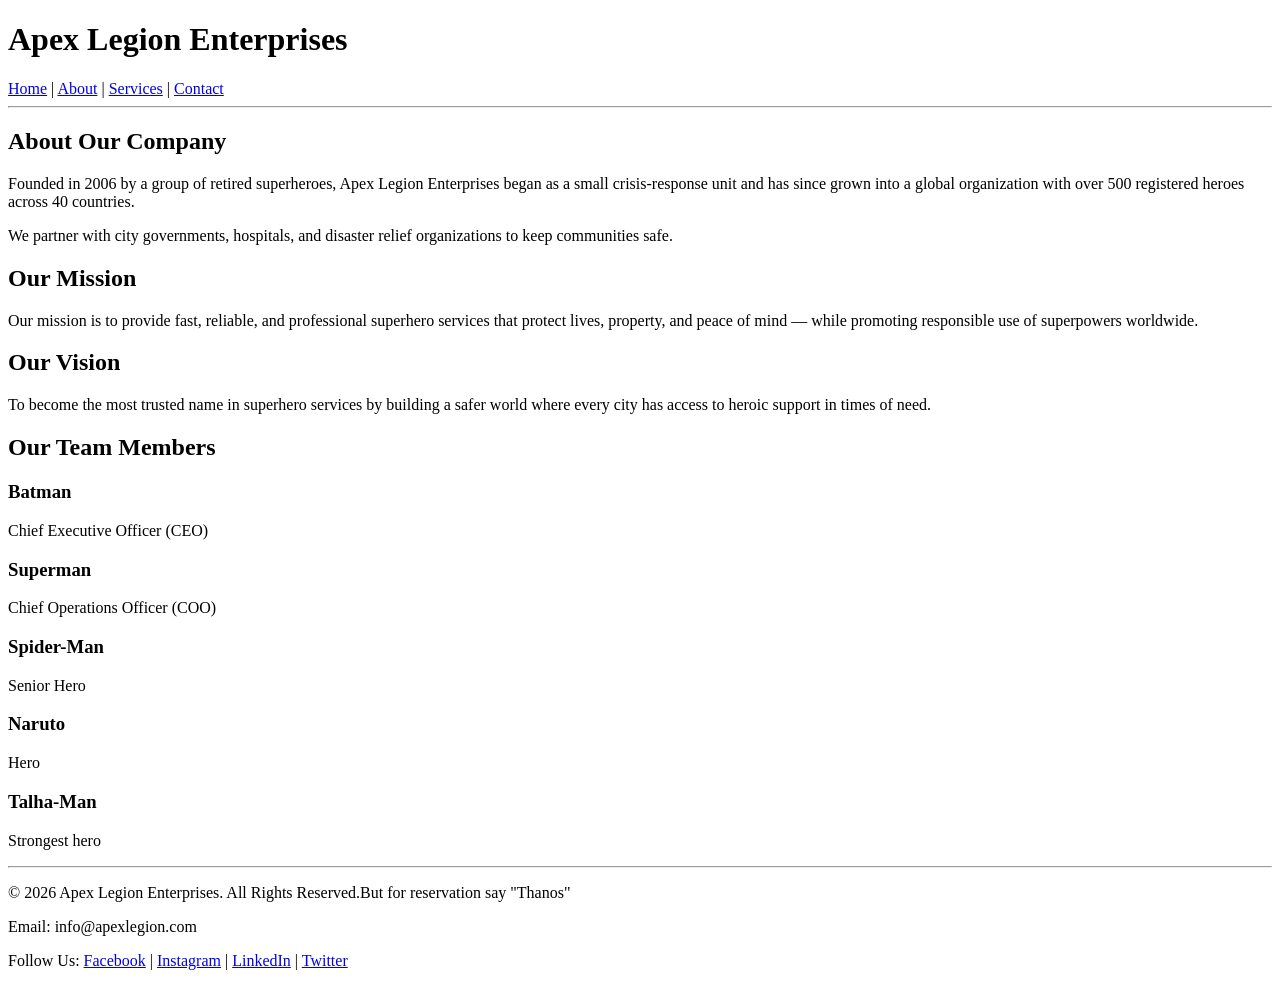
==== about.html @ bfd605f2 "Initial commit of Multi-page-websete" ====
<!DOCTYPE html>
<html lang="en">
<head>
    <meta charset="UTF-8">
    <meta name="viewport" content="width=device-width, initial-scale=1.0">
    <title>Apex Legion Enterprises - About</title>
</head>
<body>

    <header>
        <h1>Apex Legion Enterprises</h1>

        <nav>
            <a href="index.html">Home</a> |
            <a href="about.html">About</a> |
            <a href="services.html">Services</a> |
            <a href="contact.html">Contact</a>
        </nav>

        <hr>
    </header>

    <main>

        <section>
            <h2>About Our Company</h2>

            <article>
                <p>
                   Founded in 2006 by a group of retired superheroes, Apex Legion Enterprises began as a small crisis-response unit and has since grown into a global organization with over 500 registered heroes across 40 countries.
                </p>

                <p>
                    We partner with city governments, hospitals, and disaster relief organizations to keep communities safe.
                </p>
            </article>
        </section>

        <section>
            <h2>Our Mission</h2>

            <article>
                <p>
                  Our mission is to provide fast, reliable, and professional superhero services that protect lives, property, and peace of mind — while promoting responsible use of superpowers worldwide.
                </p>
            </article>
        </section>

        <section>
            <h2>Our Vision</h2>

            <article>
                <p>
                   To become the most trusted name in superhero services by building a safer world where every city has access to heroic support in times of need.
                </p>
            </article>
        </section>

        <section>
            <h2>Our Team Members</h2>

            <article>

                <h3>Batman</h3>
                <p>Chief Executive Officer (CEO)</p>

                <h3>Superman</h3>
                <p>Chief Operations Officer (COO)</p>

                <h3>Spider-Man</h3>
                <p>Senior Hero</p>

                <h3>Naruto</h3>
                <p>Hero</p>

                <h3>Talha-Man</h3>
                <p>Strongest hero</p>

            </article>
        </section>

    </main>

    <hr>

     <footer>

        <p>&copy; 2026 Apex Legion Enterprises. All Rights Reserved.But for reservation say "Thanos"</p>

        <p>Email: info@apexlegion.com</p>

        <p>
            Follow Us:
            <a href="#">Facebook</a> |
            <a href="#">Instagram</a> |
            <a href="#">LinkedIn</a> |
            <a href="#">Twitter</a>
        </p>

    </footer>

</body>
</html>
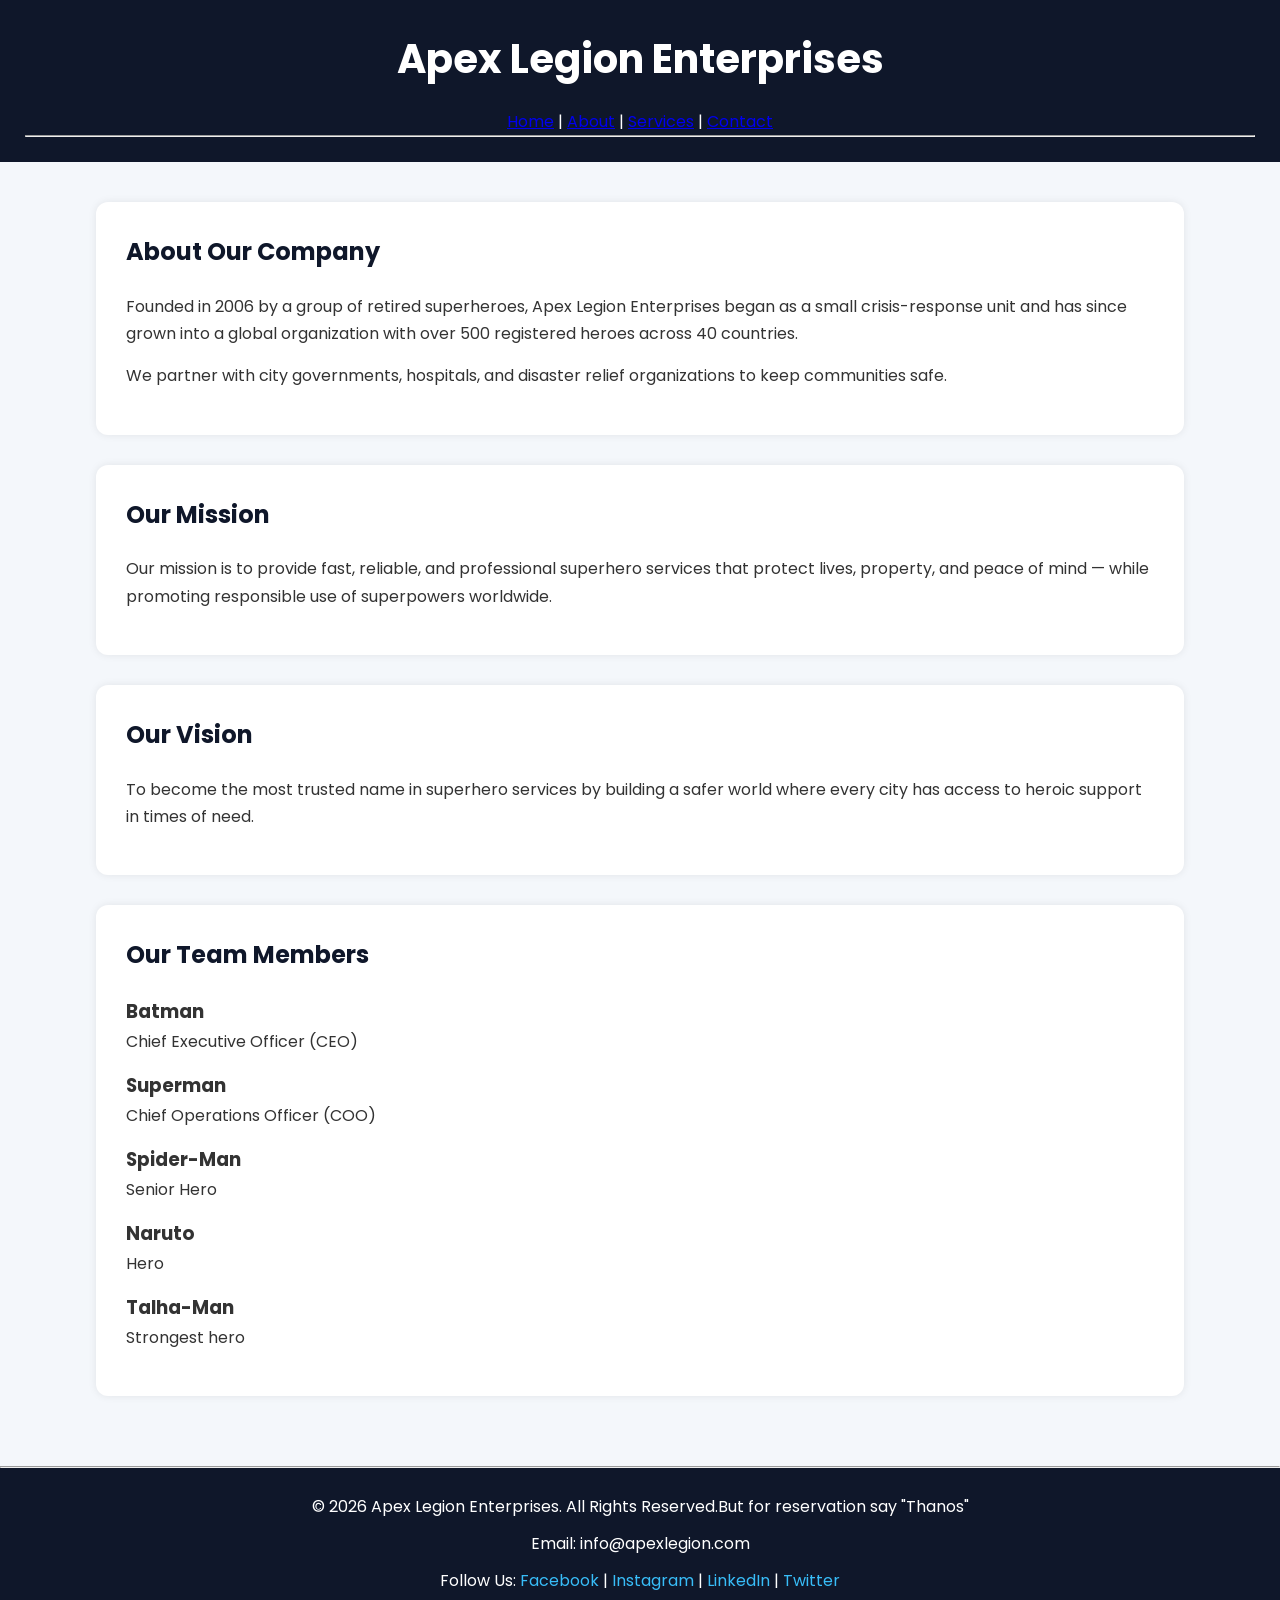
==== commit c919c91b: "added new css and updated project files" ====
--- a/about.html
+++ b/about.html
@@ -1,103 +1,107 @@
-<!DOCTYPE html>
-<html lang="en">
-<head>
-    <meta charset="UTF-8">
-    <meta name="viewport" content="width=device-width, initial-scale=1.0">
-    <title>Apex Legion Enterprises - About</title>
-</head>
-<body>
-
-    <header>
-        <h1>Apex Legion Enterprises</h1>
-
-        <nav>
-            <a href="index.html">Home</a> |
-            <a href="about.html">About</a> |
-            <a href="services.html">Services</a> |
-            <a href="contact.html">Contact</a>
-        </nav>
-
-        <hr>
-    </header>
-
-    <main>
-
-        <section>
-            <h2>About Our Company</h2>
-
-            <article>
-                <p>
-                   Founded in 2006 by a group of retired superheroes, Apex Legion Enterprises began as a small crisis-response unit and has since grown into a global organization with over 500 registered heroes across 40 countries.
-                </p>
-
-                <p>
-                    We partner with city governments, hospitals, and disaster relief organizations to keep communities safe.
-                </p>
-            </article>
-        </section>
-
-        <section>
-            <h2>Our Mission</h2>
-
-            <article>
-                <p>
-                  Our mission is to provide fast, reliable, and professional superhero services that protect lives, property, and peace of mind — while promoting responsible use of superpowers worldwide.
-                </p>
-            </article>
-        </section>
-
-        <section>
-            <h2>Our Vision</h2>
-
-            <article>
-                <p>
-                   To become the most trusted name in superhero services by building a safer world where every city has access to heroic support in times of need.
-                </p>
-            </article>
-        </section>
-
-        <section>
-            <h2>Our Team Members</h2>
-
-            <article>
-
-                <h3>Batman</h3>
-                <p>Chief Executive Officer (CEO)</p>
-
-                <h3>Superman</h3>
-                <p>Chief Operations Officer (COO)</p>
-
-                <h3>Spider-Man</h3>
-                <p>Senior Hero</p>
-
-                <h3>Naruto</h3>
-                <p>Hero</p>
-
-                <h3>Talha-Man</h3>
-                <p>Strongest hero</p>
-
-            </article>
-        </section>
-
-    </main>
-
-    <hr>
-
-     <footer>
-
-        <p>&copy; 2026 Apex Legion Enterprises. All Rights Reserved.But for reservation say "Thanos"</p>
-
-        <p>Email: info@apexlegion.com</p>
-
-        <p>
-            Follow Us:
-            <a href="#">Facebook</a> |
-            <a href="#">Instagram</a> |
-            <a href="#">LinkedIn</a> |
-            <a href="#">Twitter</a>
-        </p>
-
-    </footer>
-
-</body>
+<!DOCTYPE html>
+<html lang="en">
+<head>
+    <meta charset="UTF-8">
+    <meta name="viewport" content="width=device-width, initial-scale=1.0">
+    <title>Apex Legion Enterprises - About</title>
+     <link rel="preconnect" href="https://fonts.gstatic.com" crossorigin>
+    <link href="https://fonts.googleapis.com/css2?family=Poppins:wght@300;400;500;600;700&display=swap" rel="stylesheet">
+    <link rel="stylesheet" href="style.css">
+
+</head>
+<body>
+
+    <header>
+        <h1>Apex Legion Enterprises</h1>
+
+        <nav>
+            <a href="index.html">Home</a> |
+            <a href="about.html">About</a> |
+            <a href="services.html">Services</a> |
+            <a href="contact.html">Contact</a>
+        </nav>
+
+        <hr>
+    </header>
+
+    <main>
+
+        <section>
+            <h2>About Our Company</h2>
+
+            <article>
+                <p>
+                   Founded in 2006 by a group of retired superheroes, Apex Legion Enterprises began as a small crisis-response unit and has since grown into a global organization with over 500 registered heroes across 40 countries.
+                </p>
+
+                <p>
+                    We partner with city governments, hospitals, and disaster relief organizations to keep communities safe.
+                </p>
+            </article>
+        </section>
+
+        <section>
+            <h2>Our Mission</h2>
+
+            <article>
+                <p>
+                  Our mission is to provide fast, reliable, and professional superhero services that protect lives, property, and peace of mind — while promoting responsible use of superpowers worldwide.
+                </p>
+            </article>
+        </section>
+
+        <section>
+            <h2>Our Vision</h2>
+
+            <article>
+                <p>
+                   To become the most trusted name in superhero services by building a safer world where every city has access to heroic support in times of need.
+                </p>
+            </article>
+        </section>
+
+        <section>
+            <h2>Our Team Members</h2>
+
+            <article>
+
+                <h3>Batman</h3>
+                <p>Chief Executive Officer (CEO)</p>
+
+                <h3>Superman</h3>
+                <p>Chief Operations Officer (COO)</p>
+
+                <h3>Spider-Man</h3>
+                <p>Senior Hero</p>
+
+                <h3>Naruto</h3>
+                <p>Hero</p>
+
+                <h3>Talha-Man</h3>
+                <p>Strongest hero</p>
+
+            </article>
+        </section>
+
+    </main>
+
+    <hr>
+
+     <footer>
+
+        <p>&copy; 2026 Apex Legion Enterprises. All Rights Reserved.But for reservation say "Thanos"</p>
+
+        <p>Email: info@apexlegion.com</p>
+
+        <p>
+            Follow Us:
+            <a href="#">Facebook</a> |
+            <a href="#">Instagram</a> |
+            <a href="#">LinkedIn</a> |
+            <a href="#">Twitter</a>
+        </p>
+
+    </footer>
+
+</body>
 </html>
--- a/style.css
+++ b/style.css
@@ -0,0 +1,143 @@
+*{
+    margin:0;
+    padding:0;
+    box-sizing:border-box;
+}
+
+
+body{
+    font-family:'Poppins',sans-serif;
+    background:#f4f7fb;
+    color:#333;
+    line-height:1.7;
+}
+
+
+header{
+    background:#0f172a;
+    color:white;
+    text-align:center;
+    padding:25px;
+}
+
+header h1{
+    font-size:40px;
+    margin-bottom:15px;
+}
+
+nav ul{
+    list-style:none;
+}
+
+nav ul li{
+    display:inline-block;
+    margin:0 15px;
+}
+
+nav ul li a{
+    color:white;
+    text-decoration:none;
+    font-size:18px;
+    font-weight:500;
+    transition:.3s;
+}
+
+nav ul li a:hover,
+nav ul li a.active{
+    color:#38bdf8;
+}
+
+main{
+    width:85%;
+    margin:auto;
+    padding:40px 0;
+}
+
+
+.hero{
+    background:white;
+    padding:50px;
+    text-align:center;
+    border-radius:12px;
+    margin-bottom:40px;
+    box-shadow:0 0 10px rgba(0,0,0,.1);
+}
+
+.hero h2{
+    font-size:35px;
+    color:#0f172a;
+    margin-bottom:20px;
+}
+
+.hero p{
+    font-size:18px;
+    margin-bottom:15px;
+}
+
+
+.btn{
+    display:inline-block;
+    margin-top:20px;
+    background:#2563eb;
+    color:white;
+    text-decoration:none;
+    padding:12px 28px;
+    border-radius:8px;
+    transition:.3s;
+}
+
+.btn:hover{
+    background:#1d4ed8;
+}
+
+
+section{
+    background:white;
+    padding:30px;
+    margin-bottom:30px;
+    border-radius:12px;
+    box-shadow:0 0 8px rgba(0,0,0,.08);
+}
+
+section h2{
+    margin-bottom:20px;
+    color:#0f172a;
+}
+
+section p{
+    margin-bottom:15px;
+}
+
+.service-box{
+    margin-bottom:25px;
+    padding:20px;
+    background:#eef6ff;
+    border-left:5px solid #2563eb;
+    border-radius:8px;
+}
+
+.service-box h3{
+    margin-bottom:10px;
+    color:#2563eb;
+}
+
+
+footer{
+    background:#0f172a;
+    color:white;
+    text-align:center;
+    padding:25px;
+}
+
+footer p{
+    margin-bottom:10px;
+}
+
+footer a{
+    color:#38bdf8;
+    text-decoration:none;
+}
+
+footer a:hover{
+    color:white;
+}
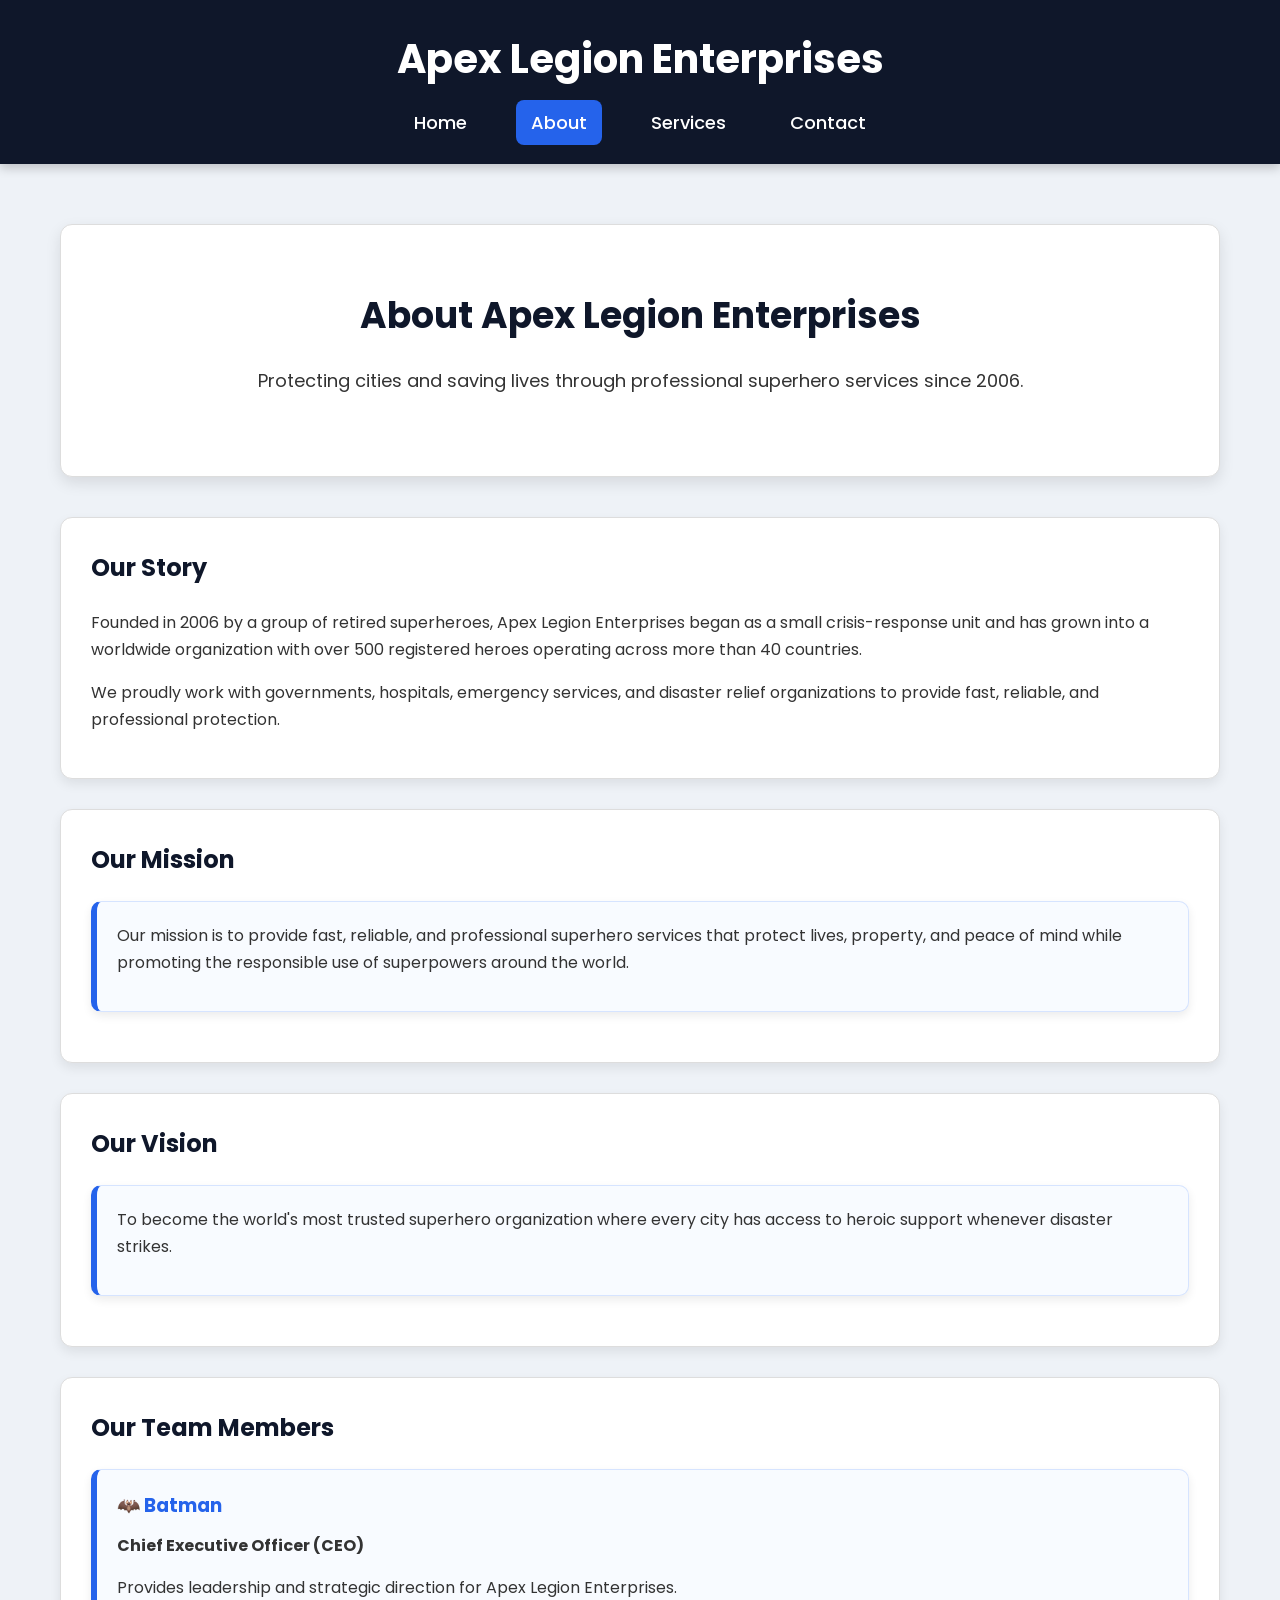
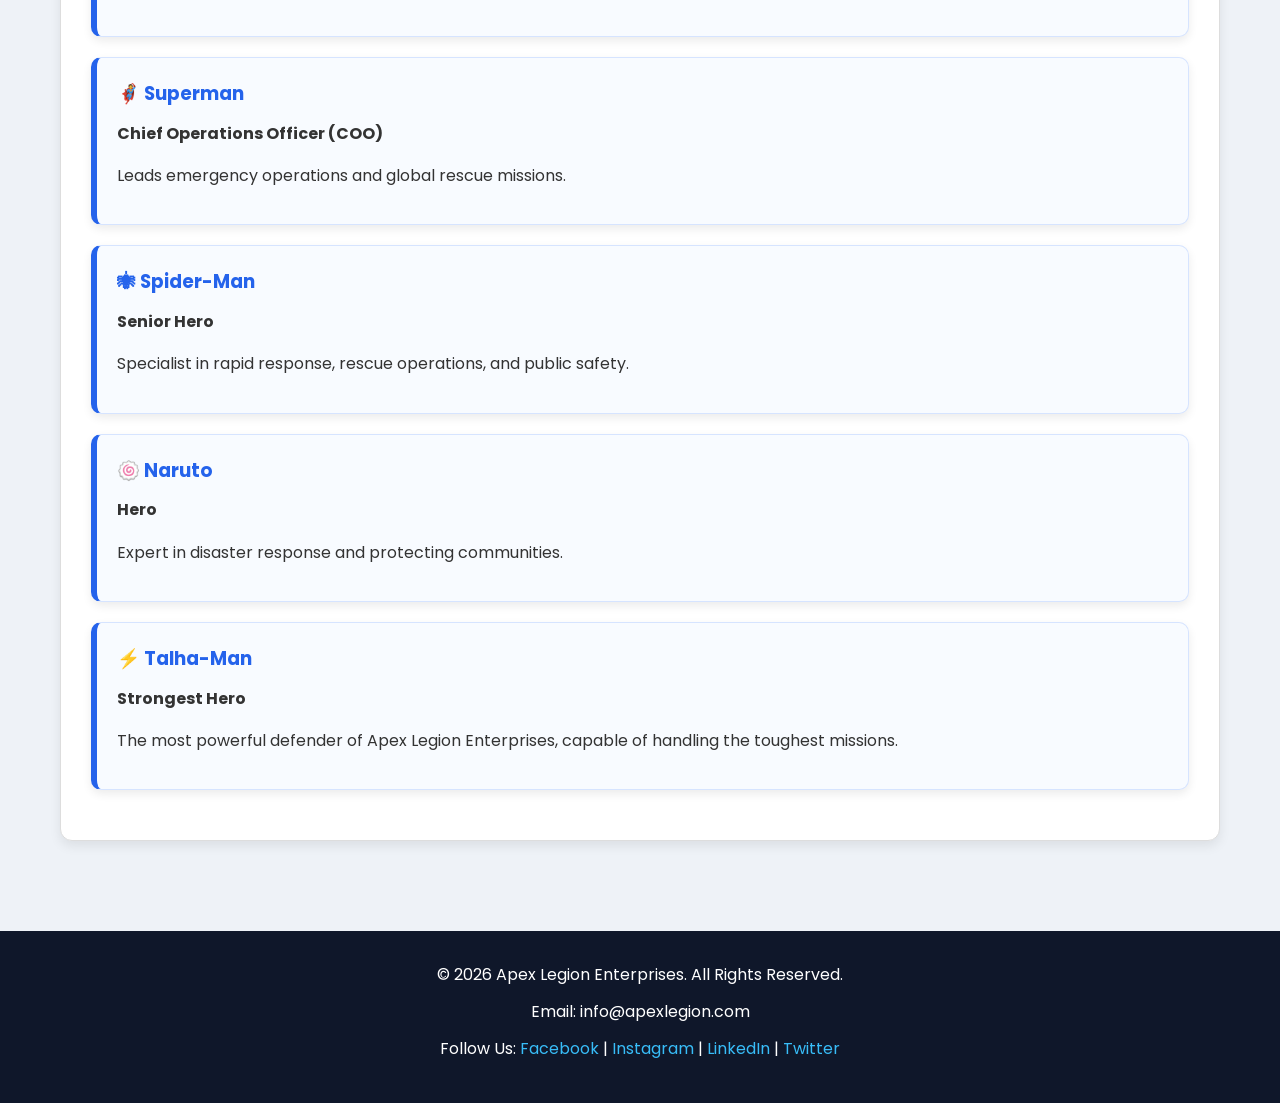
==== commit 07f26eab: "Added new css and updated project files" ====
--- a/about.html
+++ b/about.html
@@ -1,107 +1,154 @@
 <!DOCTYPE html>
 <html lang="en">
+
 <head>
     <meta charset="UTF-8">
     <meta name="viewport" content="width=device-width, initial-scale=1.0">
     <title>Apex Legion Enterprises - About</title>
-     <link rel="preconnect" href="https://fonts.gstatic.com" crossorigin>
-    <link href="https://fonts.googleapis.com/css2?family=Poppins:wght@300;400;500;600;700&display=swap" rel="stylesheet">
+
+    <!-- Google Font -->
+    <link rel="preconnect" href="https://fonts.googleapis.com">
+    <link rel="preconnect" href="https://fonts.gstatic.com" crossorigin>
+    <link href="https://fonts.googleapis.com/css2?family=Poppins:wght@300;400;500;600;700&display=swap"
+        rel="stylesheet">
+
+    <!-- External CSS -->
     <link rel="stylesheet" href="style.css">
+</head>
 
-</head>
 <body>
 
-    <header>
-        <h1>Apex Legion Enterprises</h1>
+<header>
 
-        <nav>
-            <a href="index.html">Home</a> |
-            <a href="about.html">About</a> |
-            <a href="services.html">Services</a> |
-            <a href="contact.html">Contact</a>
-        </nav>
+    <h1>Apex Legion Enterprises</h1>
 
-        <hr>
-    </header>
+    <nav>
+        <ul>
+            <li><a href="index.html">Home</a></li>
+            <li><a href="about.html" class="active">About</a></li>
+            <li><a href="services.html">Services</a></li>
+            <li><a href="contact.html">Contact</a></li>
+        </ul>
+    </nav>
 
-    <main>
+</header>
 
-        <section>
-            <h2>About Our Company</h2>
+<main>
 
-            <article>
-                <p>
-                   Founded in 2006 by a group of retired superheroes, Apex Legion Enterprises began as a small crisis-response unit and has since grown into a global organization with over 500 registered heroes across 40 countries.
-                </p>
+    <!-- Hero Section -->
+    <section class="hero">
 
-                <p>
-                    We partner with city governments, hospitals, and disaster relief organizations to keep communities safe.
-                </p>
-            </article>
-        </section>
-
-        <section>
-            <h2>Our Mission</h2>
-
-            <article>
-                <p>
-                  Our mission is to provide fast, reliable, and professional superhero services that protect lives, property, and peace of mind — while promoting responsible use of superpowers worldwide.
-                </p>
-            </article>
-        </section>
-
-        <section>
-            <h2>Our Vision</h2>
-
-            <article>
-                <p>
-                   To become the most trusted name in superhero services by building a safer world where every city has access to heroic support in times of need.
-                </p>
-            </article>
-        </section>
-
-        <section>
-            <h2>Our Team Members</h2>
-
-            <article>
-
-                <h3>Batman</h3>
-                <p>Chief Executive Officer (CEO)</p>
-
-                <h3>Superman</h3>
-                <p>Chief Operations Officer (COO)</p>
-
-                <h3>Spider-Man</h3>
-                <p>Senior Hero</p>
-
-                <h3>Naruto</h3>
-                <p>Hero</p>
-
-                <h3>Talha-Man</h3>
-                <p>Strongest hero</p>
-
-            </article>
-        </section>
-
-    </main>
-
-    <hr>
-
-     <footer>
-
-        <p>&copy; 2026 Apex Legion Enterprises. All Rights Reserved.But for reservation say "Thanos"</p>
-
-        <p>Email: info@apexlegion.com</p>
+        <h2>About Apex Legion Enterprises</h2>
 
         <p>
-            Follow Us:
-            <a href="#">Facebook</a> |
-            <a href="#">Instagram</a> |
-            <a href="#">LinkedIn</a> |
-            <a href="#">Twitter</a>
+            Protecting cities and saving lives through professional superhero services since 2006.
         </p>
 
-    </footer>
+    </section>
+
+    <!-- Company Story -->
+    <section>
+
+        <h2>Our Story</h2>
+
+        <p>
+            Founded in 2006 by a group of retired superheroes, Apex Legion Enterprises began as a
+            small crisis-response unit and has grown into a worldwide organization with over
+            500 registered heroes operating across more than 40 countries.
+        </p>
+
+        <p>
+            We proudly work with governments, hospitals, emergency services, and disaster relief
+            organizations to provide fast, reliable, and professional protection.
+        </p>
+
+    </section>
+
+    <!-- Mission -->
+    <section>
+
+        <h2>Our Mission</h2>
+
+        <div class="service-box">
+            <p>
+                Our mission is to provide fast, reliable, and professional superhero services that
+                protect lives, property, and peace of mind while promoting the responsible use of
+                superpowers around the world.
+            </p>
+        </div>
+
+    </section>
+
+    <!-- Vision -->
+    <section>
+
+        <h2>Our Vision</h2>
+
+        <div class="service-box">
+            <p>
+                To become the world's most trusted superhero organization where every city has
+                access to heroic support whenever disaster strikes.
+            </p>
+        </div>
+
+    </section>
+
+    <!-- Team Members -->
+    <section>
+
+        <h2>Our Team Members</h2>
+
+        <div class="service-box">
+            <h3>🦇 Batman</h3>
+            <p><strong>Chief Executive Officer (CEO)</strong></p>
+            <p>Provides leadership and strategic direction for Apex Legion Enterprises.</p>
+        </div>
+
+        <div class="service-box">
+            <h3>🦸 Superman</h3>
+            <p><strong>Chief Operations Officer (COO)</strong></p>
+            <p>Leads emergency operations and global rescue missions.</p>
+        </div>
+
+        <div class="service-box">
+            <h3>🕷 Spider-Man</h3>
+            <p><strong>Senior Hero</strong></p>
+            <p>Specialist in rapid response, rescue operations, and public safety.</p>
+        </div>
+
+        <div class="service-box">
+            <h3>🍥 Naruto</h3>
+            <p><strong>Hero</strong></p>
+            <p>Expert in disaster response and protecting communities.</p>
+        </div>
+
+        <div class="service-box">
+            <h3>⚡ Talha-Man</h3>
+            <p><strong>Strongest Hero</strong></p>
+            <p>The most powerful defender of Apex Legion Enterprises, capable of handling the toughest missions.</p>
+        </div>
+
+    </section>
+
+</main>
+
+<footer>
+
+    <p>&copy; 2026 Apex Legion Enterprises. All Rights Reserved.</p>
+
+    <p>Email: info@apexlegion.com</p>
+
+    <p>
+        Follow Us:
+        <a href="#">Facebook</a> |
+        <a href="#">Instagram</a> |
+        <a href="#">LinkedIn</a> |
+        <a href="#">Twitter</a>
+    </p>
+
+</footer>
 
 </body>
-</html>+
+</html>
+
--- a/style.css
+++ b/style.css
@@ -4,20 +4,31 @@
     box-sizing:border-box;
 }
 
-
 body{
     font-family:'Poppins',sans-serif;
-    background:#f4f7fb;
+    background:#eef2f7;
     color:#333;
     line-height:1.7;
 }
 
 
+main{
+    max-width:1200px;
+    margin:40px auto;
+    padding:20px;
+}
+
+
+
 header{
     background:#0f172a;
     color:white;
     text-align:center;
     padding:25px;
+    position:sticky;
+    top:0;
+    z-index:1000;
+    box-shadow:0 4px 10px rgba(0,0,0,.2);
 }
 
 header h1{
@@ -25,6 +36,7 @@
     margin-bottom:15px;
 }
 
+
 nav ul{
     list-style:none;
 }
@@ -39,86 +51,277 @@
     text-decoration:none;
     font-size:18px;
     font-weight:500;
+    padding:10px 15px;
+    border-radius:8px;
     transition:.3s;
 }
 
 nav ul li a:hover,
 nav ul li a.active{
-    color:#38bdf8;
-}
-
-main{
-    width:85%;
-    margin:auto;
-    padding:40px 0;
+    background:#2563eb;
+    color:white;
 }
 
 
 .hero{
     background:white;
-    padding:50px;
+    padding:60px;
     text-align:center;
     border-radius:12px;
     margin-bottom:40px;
-    box-shadow:0 0 10px rgba(0,0,0,.1);
+    border:1px solid #ddd;
+    box-shadow:0 6px 15px rgba(0,0,0,.1);
 }
 
 .hero h2{
-    font-size:35px;
+    font-size:36px;
+    margin-bottom:20px;
     color:#0f172a;
-    margin-bottom:20px;
 }
 
 .hero p{
     font-size:18px;
-    margin-bottom:15px;
-}
-
-
-.btn{
-    display:inline-block;
-    margin-top:20px;
-    background:#2563eb;
-    color:white;
-    text-decoration:none;
-    padding:12px 28px;
-    border-radius:8px;
-    transition:.3s;
-}
-
-.btn:hover{
-    background:#1d4ed8;
-}
-
+    margin-bottom:20px;
+}
 
 section{
     background:white;
     padding:30px;
     margin-bottom:30px;
     border-radius:12px;
-    box-shadow:0 0 8px rgba(0,0,0,.08);
+    border:1px solid #ddd;
+    box-shadow:0 5px 12px rgba(0,0,0,.08);
 }
 
 section h2{
+    color:#0f172a;
     margin-bottom:20px;
-    color:#0f172a;
 }
 
 section p{
     margin-bottom:15px;
 }
 
+
+.card-grid{
+    display:grid;
+    grid-template-columns:repeat(auto-fit,minmax(240px,1fr));
+    gap:25px;
+    margin-top:20px;
+}
+
+
 .service-box{
-    margin-bottom:25px;
+    background:#f8fbff;
+    border:1px solid #d6e4ff;
+    border-left:6px solid #2563eb;
+    border-radius:10px;
     padding:20px;
-    background:#eef6ff;
-    border-left:5px solid #2563eb;
+    margin:20px 0;
+    box-shadow:0 4px 10px rgba(0,0,0,.08);
+    transition:.3s;
+}
+
+.service-box:hover{
+    transform:translateY(-5px);
+    box-shadow:0 10px 20px rgba(0,0,0,.15);
+}
+
+.service-box h3{
+    color:#2563eb;
+    margin-bottom:10px;
+}
+
+
+.team-card{
+    background:#ffffff;
+    border:1px solid #e2e8f0;
+    border-radius:10px;
+    padding:25px 20px;
+    margin:20px 0;
+    text-align:center;
+    box-shadow:0 4px 10px rgba(0,0,0,.08);
+    transition:.3s;
+}
+
+.team-card:hover{
+    transform:translateY(-5px);
+    box-shadow:0 10px 20px rgba(0,0,0,.15);
+}
+
+.team-card img{
+    width:120px;
+    height:120px;
+    border-radius:50%;
+    object-fit:cover;
+    margin:0 auto 15px;
+    box-shadow:0 4px 8px rgba(0,0,0,.15);
+}
+
+.team-card h3{
+    color:#0f172a;
+    margin-bottom:5px;
+}
+
+.team-card p{
+    color:#555;
+    font-size:15px;
+}
+
+
+.featured-card{
+    background:#f8fbff;
+    border:1px solid #d6e4ff;
+    border-top:6px solid #2563eb;
+    border-radius:10px;
+    padding:20px;
+    margin:20px 0;
+    box-shadow:0 4px 10px rgba(0,0,0,.08);
+    transition:.3s;
+}
+
+.featured-card:hover{
+    transform:translateY(-5px);
+    box-shadow:0 10px 20px rgba(0,0,0,.15);
+}
+
+.featured-card h3{
+    color:#2563eb;
+    margin-bottom:10px;
+}
+
+.featured-card .btn{
+    margin-top:10px;
+}
+
+
+.pricing-card{
+    background:white;
+    border:1px solid #ddd;
+    border-radius:12px;
+    padding:30px 20px;
+    text-align:center;
+    margin:20px 0;
+    box-shadow:0 5px 12px rgba(0,0,0,.1);
+    transition:.3s;
+}
+
+.pricing-card:hover{
+    transform:translateY(-8px);
+    box-shadow:0 12px 24px rgba(0,0,0,.15);
+}
+
+.pricing-card.featured{
+    border:2px solid #2563eb;
+    transform:scale(1.05);
+}
+
+.pricing-card h3{
+    color:#0f172a;
+    margin-bottom:10px;
+}
+
+.pricing-card .price{
+    font-size:32px;
+    font-weight:700;
+    color:#2563eb;
+    margin-bottom:15px;
+}
+
+.pricing-card ul{
+    list-style:none;
+    margin-bottom:20px;
+}
+
+.pricing-card ul li{
+    padding:6px 0;
+    border-bottom:1px solid #eee;
+}
+
+
+.testimonial-card{
+    background:#f8fbff;
+    border:1px solid #d6e4ff;
+    border-radius:10px;
+    padding:25px;
+    margin:20px 0;
+    box-shadow:0 4px 10px rgba(0,0,0,.08);
+    font-style:italic;
+}
+
+.testimonial-card .name{
+    margin-top:15px;
+    font-weight:600;
+    font-style:normal;
+    color:#2563eb;
+}
+
+
+.btn{
+    display:inline-block;
+    background:#2563eb;
+    color:white;
+    text-decoration:none;
+    padding:14px 30px;
+    border:none;
     border-radius:8px;
-}
-
-.service-box h3{
-    margin-bottom:10px;
-    color:#2563eb;
+    cursor:pointer;
+    font-size:16px;
+    transition:.3s;
+}
+
+.btn:hover{
+    background:#1d4ed8;
+}
+
+
+form{
+    margin-top:20px;
+}
+
+form label{
+    font-weight:600;
+}
+
+form input,
+form textarea{
+    width:100%;
+    padding:12px;
+    margin-top:8px;
+    margin-bottom:20px;
+    border:1px solid #ccc;
+    border-radius:8px;
+    font-size:16px;
+    font-family:'Poppins',sans-serif;
+}
+
+form textarea{
+    resize:vertical;
+}
+
+form input:focus,
+form textarea:focus{
+    border-color:#2563eb;
+    outline:none;
+}
+
+
+img{
+    max-width:100%;
+    height:auto;
+    border-radius:10px;
+    display:block;
+    margin:20px auto;
+    box-shadow:0 5px 12px rgba(0,0,0,.15);
+}
+
+
+a{
+    transition:.3s;
+}
+
+a:hover{
+    color:#38bdf8;
 }
 
 
@@ -126,7 +329,8 @@
     background:#0f172a;
     color:white;
     text-align:center;
-    padding:25px;
+    padding:30px;
+    margin-top:40px;
 }
 
 footer p{
@@ -141,3 +345,83 @@
 footer a:hover{
     color:white;
 }
+
+/* Social media links row in footer */
+.social-links{
+    margin-top:15px;
+}
+
+.social-links a{
+    display:inline-block;
+    margin:0 10px;
+    padding:10px 14px;
+    border:1px solid #38bdf8;
+    border-radius:50%;
+    color:#38bdf8;
+    transition:.3s;
+}
+
+.social-links a:hover{
+    background:#38bdf8;
+    color:#0f172a;
+}
+
+
+
+.back-to-top{
+    position:fixed;
+    bottom:30px;
+    right:30px;
+    background:#2563eb;
+    color:white;
+    width:50px;
+    height:50px;
+    border-radius:50%;
+    display:flex;
+    align-items:center;
+    justify-content:center;
+    text-decoration:none;
+    font-size:22px;
+    box-shadow:0 4px 10px rgba(0,0,0,.25);
+    transition:.3s;
+    z-index:999;
+}
+
+.back-to-top:hover{
+    background:#1d4ed8;
+    transform:translateY(-4px);
+}
+
+
+@media(max-width:768px){
+
+    header h1{
+        font-size:28px;
+    }
+
+    nav ul li{
+        display:block;
+        margin:10px 0;
+    }
+
+    .hero{
+        padding:30px;
+    }
+
+    main{
+        width:95%;
+        padding:10px;
+    }
+
+    .pricing-card.featured{
+        transform:none;
+    }
+
+    .back-to-top{
+        bottom:20px;
+        right:20px;
+        width:44px;
+        height:44px;
+    }
+
+}
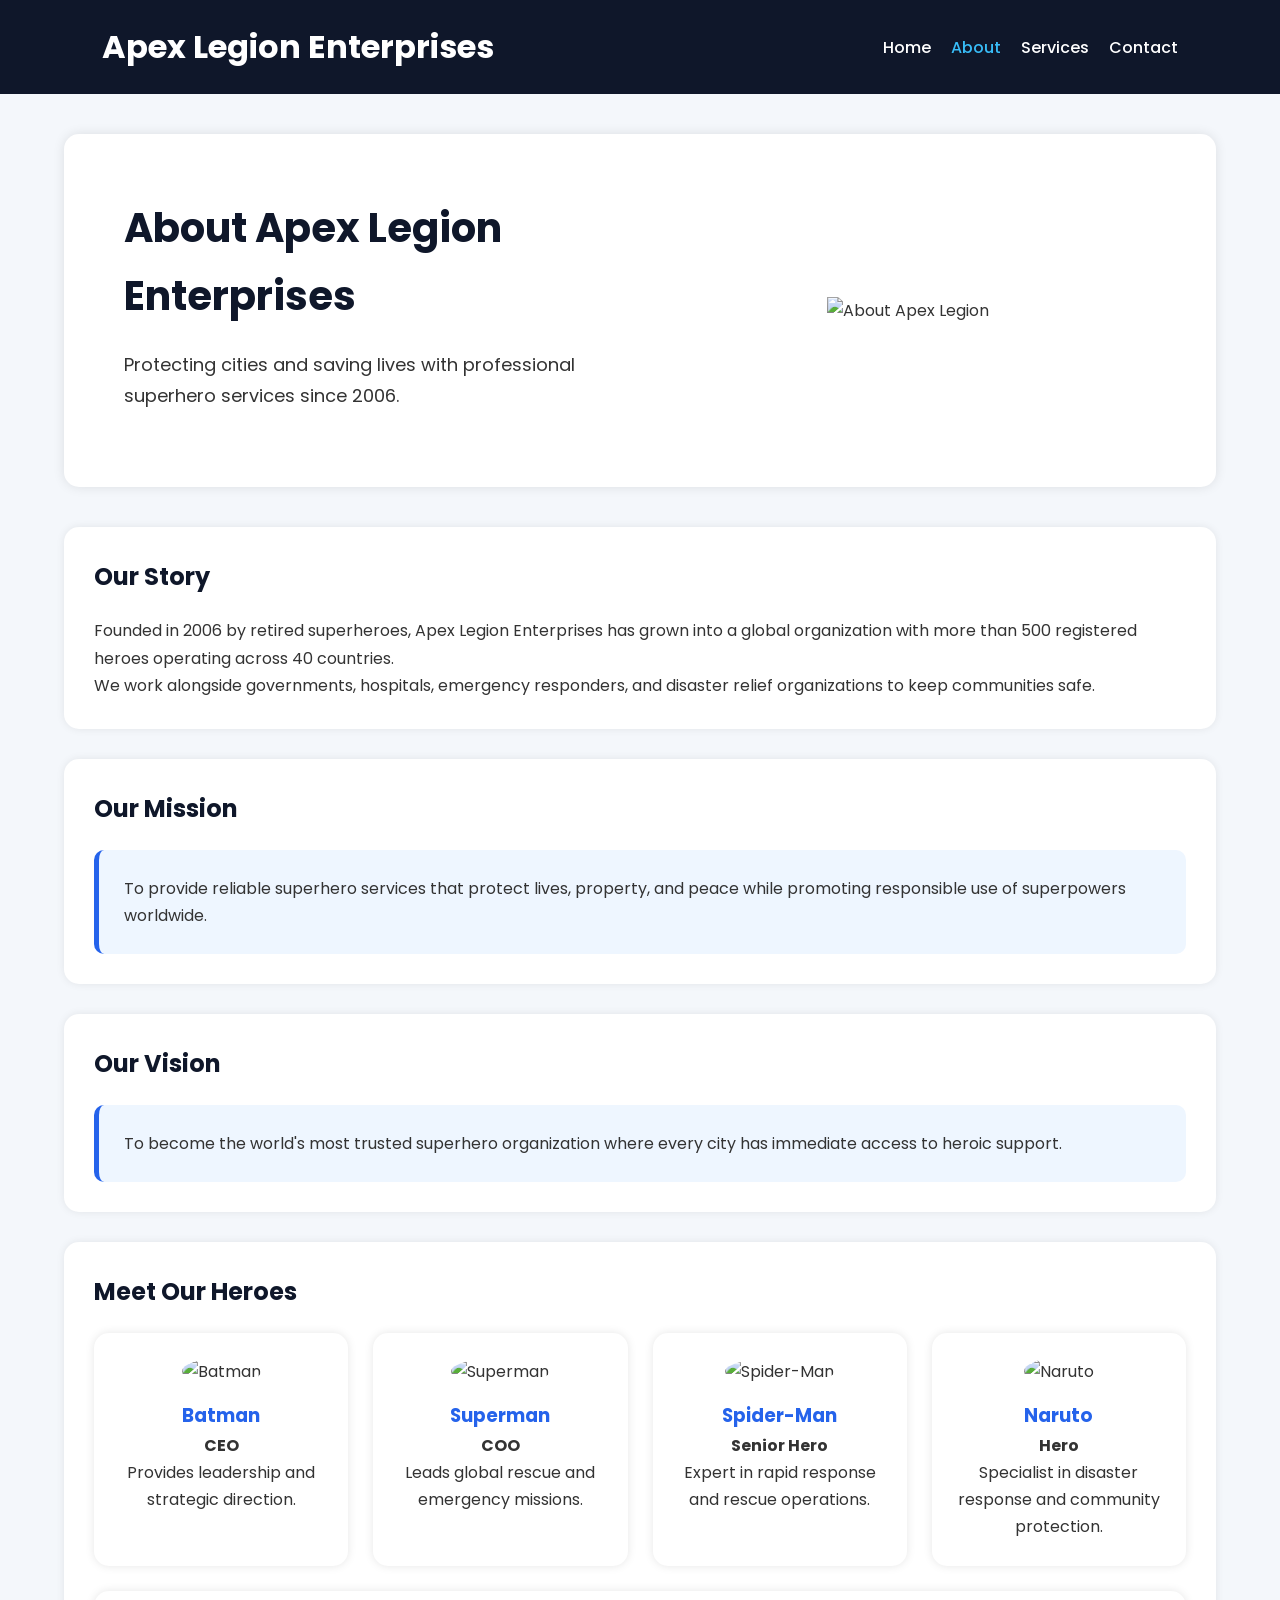
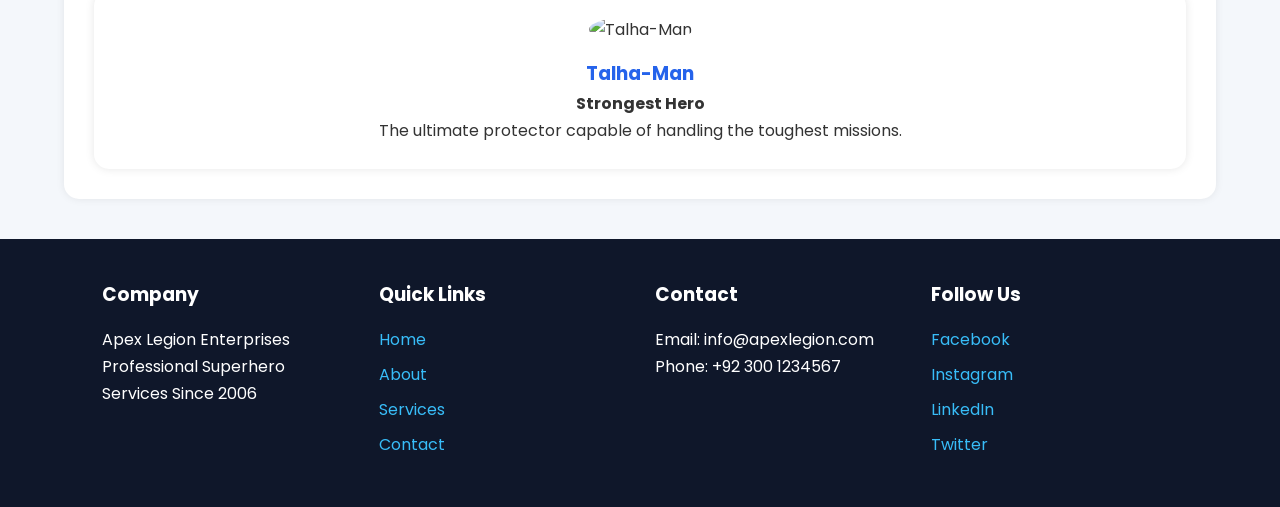
==== commit 328f7a07: "Update Project files" ====
--- a/about.html
+++ b/about.html
@@ -1,3 +1,4 @@
+
 <!DOCTYPE html>
 <html lang="en">
 
@@ -6,14 +7,13 @@
     <meta name="viewport" content="width=device-width, initial-scale=1.0">
     <title>Apex Legion Enterprises - About</title>
 
-    <!-- Google Font -->
+    <link rel="stylesheet" href="style.css">
+
     <link rel="preconnect" href="https://fonts.googleapis.com">
     <link rel="preconnect" href="https://fonts.gstatic.com" crossorigin>
+
     <link href="https://fonts.googleapis.com/css2?family=Poppins:wght@300;400;500;600;700&display=swap"
         rel="stylesheet">
-
-    <!-- External CSS -->
-    <link rel="stylesheet" href="style.css">
 </head>
 
 <body>
@@ -25,7 +25,7 @@
     <nav>
         <ul>
             <li><a href="index.html">Home</a></li>
-            <li><a href="about.html" class="active">About</a></li>
+            <li><a class="active" href="about.html">About</a></li>
             <li><a href="services.html">Services</a></li>
             <li><a href="contact.html">Contact</a></li>
         </ul>
@@ -35,97 +35,144 @@
 
 <main>
 
-    <!-- Hero Section -->
+
+
     <section class="hero">
 
-        <h2>About Apex Legion Enterprises</h2>
+        <div class="hero-text">
+
+            <h2>About Apex Legion Enterprises</h2>
+
+            <p>
+                Protecting cities and saving lives with professional superhero services since 2006.
+            </p>
+
+        </div>
+
+        <div class="hero-image">
+
+            <img src="images (3).jfif" alt="About Apex Legion">
+
+        </div>
+
+    </section>
+
+
+    <section>
+
+        <h2>Our Story</h2>
 
         <p>
-            Protecting cities and saving lives through professional superhero services since 2006.
+            Founded in 2006 by retired superheroes, Apex Legion Enterprises has grown into a global
+            organization with more than 500 registered heroes operating across 40 countries.
         </p>
 
-    </section>
-
-    <!-- Company Story -->
-    <section>
-
-        <h2>Our Story</h2>
-
         <p>
-            Founded in 2006 by a group of retired superheroes, Apex Legion Enterprises began as a
-            small crisis-response unit and has grown into a worldwide organization with over
-            500 registered heroes operating across more than 40 countries.
+            We work alongside governments, hospitals, emergency responders, and disaster relief
+            organizations to keep communities safe.
         </p>
 
-        <p>
-            We proudly work with governments, hospitals, emergency services, and disaster relief
-            organizations to provide fast, reliable, and professional protection.
-        </p>
-
-    </section>
-
-    <!-- Mission -->
+    </section>
+
+
     <section>
 
         <h2>Our Mission</h2>
 
         <div class="service-box">
+
             <p>
-                Our mission is to provide fast, reliable, and professional superhero services that
-                protect lives, property, and peace of mind while promoting the responsible use of
-                superpowers around the world.
+                To provide reliable superhero services that protect lives, property, and peace while
+                promoting responsible use of superpowers worldwide.
             </p>
-        </div>
-
-    </section>
-
-    <!-- Vision -->
+
+        </div>
+
+    </section>
+
+
     <section>
 
         <h2>Our Vision</h2>
 
         <div class="service-box">
+
             <p>
                 To become the world's most trusted superhero organization where every city has
-                access to heroic support whenever disaster strikes.
+                immediate access to heroic support.
             </p>
-        </div>
-
-    </section>
-
-    <!-- Team Members -->
-    <section>
-
-        <h2>Our Team Members</h2>
-
-        <div class="service-box">
-            <h3>🦇 Batman</h3>
-            <p><strong>Chief Executive Officer (CEO)</strong></p>
-            <p>Provides leadership and strategic direction for Apex Legion Enterprises.</p>
-        </div>
-
-        <div class="service-box">
-            <h3>🦸 Superman</h3>
-            <p><strong>Chief Operations Officer (COO)</strong></p>
-            <p>Leads emergency operations and global rescue missions.</p>
-        </div>
-
-        <div class="service-box">
-            <h3>🕷 Spider-Man</h3>
-            <p><strong>Senior Hero</strong></p>
-            <p>Specialist in rapid response, rescue operations, and public safety.</p>
-        </div>
-
-        <div class="service-box">
-            <h3>🍥 Naruto</h3>
-            <p><strong>Hero</strong></p>
-            <p>Expert in disaster response and protecting communities.</p>
-        </div>
-
-        <div class="service-box">
-            <h3>⚡ Talha-Man</h3>
-            <p><strong>Strongest Hero</strong></p>
-            <p>The most powerful defender of Apex Legion Enterprises, capable of handling the toughest missions.</p>
+
+        </div>
+
+    </section>
+
+
+    <section>
+
+        <h2>Meet Our Heroes</h2>
+
+        <div class="team-container">
+
+            <div class="team-card">
+
+                <img src="images (2).jfif" alt="Batman">
+
+                <h3>Batman</h3>
+
+                <p><strong>CEO</strong></p>
+
+                <p>Provides leadership and strategic direction.</p>
+
+            </div>
+
+            <div class="team-card">
+
+                <img src="images (1).jfif" alt="Superman">
+
+                <h3>Superman</h3>
+
+                <p><strong>COO</strong></p>
+
+                <p>Leads global rescue and emergency missions.</p>
+
+            </div>
+
+            <div class="team-card">
+
+                <img src="images.jfif" alt="Spider-Man">
+
+                <h3>Spider-Man</h3>
+
+                <p><strong>Senior Hero</strong></p>
+
+                <p>Expert in rapid response and rescue operations.</p>
+
+            </div>
+
+            <div class="team-card">
+
+                <img src="Naruto.png.jfif" alt="Naruto">
+
+                <h3>Naruto</h3>
+
+                <p><strong>Hero</strong></p>
+
+                <p>Specialist in disaster response and community protection.</p>
+
+            </div>
+
+            <div class="team-card">
+
+                <img src="My image.jpeg" alt="Talha-Man">
+
+                <h3>Talha-Man</h3>
+
+                <p><strong>Strongest Hero</strong></p>
+
+                <p>The ultimate protector capable of handling the toughest missions.</p>
+
+            </div>
+
         </div>
 
     </section>
@@ -134,21 +181,50 @@
 
 <footer>
 
-    <p>&copy; 2026 Apex Legion Enterprises. All Rights Reserved.</p>
-
-    <p>Email: info@apexlegion.com</p>
-
-    <p>
-        Follow Us:
-        <a href="#">Facebook</a> |
-        <a href="#">Instagram</a> |
-        <a href="#">LinkedIn</a> |
+    <div class="footer-column">
+
+        <h3>Company</h3>
+
+        <p>Apex Legion Enterprises</p>
+
+        <p>Professional Superhero Services Since 2006</p>
+
+    </div>
+
+    <div class="footer-column">
+
+        <h3>Quick Links</h3>
+
+        <a href="index.html">Home</a>
+        <a href="about.html">About</a>
+        <a href="services.html">Services</a>
+        <a href="contact.html">Contact</a>
+
+    </div>
+
+    <div class="footer-column">
+
+        <h3>Contact</h3>
+
+        <p>Email: info@apexlegion.com</p>
+
+        <p>Phone: +92 300 1234567</p>
+
+    </div>
+
+    <div class="footer-column">
+
+        <h3>Follow Us</h3>
+
+        <a href="#">Facebook</a>
+        <a href="#">Instagram</a>
+        <a href="#">LinkedIn</a>
         <a href="#">Twitter</a>
-    </p>
+
+    </div>
 
 </footer>
 
 </body>
-
 </html>
 
--- a/style.css
+++ b/style.css
@@ -1,272 +1,124 @@
+
+@import url('https://fonts.googleapis.com/css2?family=Poppins:wght@300;400;500;600;700&display=swap');
+
+
 *{
     margin:0;
     padding:0;
     box-sizing:border-box;
 }
 
+
 body{
     font-family:'Poppins',sans-serif;
-    background:#eef2f7;
+    background:#f4f7fb;
     color:#333;
     line-height:1.7;
 }
 
 
-main{
-    max-width:1200px;
-    margin:40px auto;
-    padding:20px;
-}
-
-
-
 header{
     background:#0f172a;
     color:white;
-    text-align:center;
-    padding:25px;
-    position:sticky;
-    top:0;
-    z-index:1000;
-    box-shadow:0 4px 10px rgba(0,0,0,.2);
+    padding:20px 8%;
+}
+
+/* FLEXBOX NAVIGATION */
+
+header{
+    display:flex;
+    justify-content:space-between;
+    align-items:center;
+    flex-wrap:wrap;
 }
 
 header h1{
-    font-size:40px;
-    margin-bottom:15px;
+    font-size:32px;
 }
 
 
 nav ul{
     list-style:none;
+    display:flex;
+    gap:20px;
+    flex-wrap:wrap;
 }
 
 nav ul li{
-    display:inline-block;
-    margin:0 15px;
+    list-style:none;
 }
 
 nav ul li a{
-    color:white;
     text-decoration:none;
-    font-size:18px;
+    color:white;
     font-weight:500;
-    padding:10px 15px;
-    border-radius:8px;
     transition:.3s;
 }
 
 nav ul li a:hover,
 nav ul li a.active{
-    background:#2563eb;
-    color:white;
-}
+    color:#38bdf8;
+}
+
+
+
+main{
+    width:90%;
+    margin:40px auto;
+}
+
 
 
 .hero{
+    display:flex;
+    justify-content:space-between;
+    align-items:center;
+    gap:40px;
+    flex-wrap:wrap;
+
     background:white;
     padding:60px;
-    text-align:center;
-    border-radius:12px;
+    border-radius:15px;
+    box-shadow:0 0 12px rgba(0,0,0,.1);
     margin-bottom:40px;
-    border:1px solid #ddd;
-    box-shadow:0 6px 15px rgba(0,0,0,.1);
+}
+
+.hero-text{
+    flex:1;
+    min-width:300px;
 }
 
 .hero h2{
-    font-size:36px;
-    margin-bottom:20px;
-    color:#0f172a;
-}
-
-.hero p{
-    font-size:18px;
-    margin-bottom:20px;
-}
-
-section{
-    background:white;
-    padding:30px;
-    margin-bottom:30px;
-    border-radius:12px;
-    border:1px solid #ddd;
-    box-shadow:0 5px 12px rgba(0,0,0,.08);
-}
-
-section h2{
+    font-size:40px;
     color:#0f172a;
     margin-bottom:20px;
 }
 
-section p{
+.hero p{
     margin-bottom:15px;
-}
-
-
-.card-grid{
-    display:grid;
-    grid-template-columns:repeat(auto-fit,minmax(240px,1fr));
-    gap:25px;
-    margin-top:20px;
-}
-
-
-.service-box{
-    background:#f8fbff;
-    border:1px solid #d6e4ff;
-    border-left:6px solid #2563eb;
-    border-radius:10px;
-    padding:20px;
-    margin:20px 0;
-    box-shadow:0 4px 10px rgba(0,0,0,.08);
-    transition:.3s;
-}
-
-.service-box:hover{
-    transform:translateY(-5px);
-    box-shadow:0 10px 20px rgba(0,0,0,.15);
-}
-
-.service-box h3{
-    color:#2563eb;
-    margin-bottom:10px;
-}
-
-
-.team-card{
-    background:#ffffff;
-    border:1px solid #e2e8f0;
-    border-radius:10px;
-    padding:25px 20px;
-    margin:20px 0;
-    text-align:center;
-    box-shadow:0 4px 10px rgba(0,0,0,.08);
-    transition:.3s;
-}
-
-.team-card:hover{
-    transform:translateY(-5px);
-    box-shadow:0 10px 20px rgba(0,0,0,.15);
-}
-
-.team-card img{
-    width:120px;
-    height:120px;
-    border-radius:50%;
-    object-fit:cover;
-    margin:0 auto 15px;
-    box-shadow:0 4px 8px rgba(0,0,0,.15);
-}
-
-.team-card h3{
-    color:#0f172a;
-    margin-bottom:5px;
-}
-
-.team-card p{
-    color:#555;
-    font-size:15px;
-}
-
-
-.featured-card{
-    background:#f8fbff;
-    border:1px solid #d6e4ff;
-    border-top:6px solid #2563eb;
-    border-radius:10px;
-    padding:20px;
-    margin:20px 0;
-    box-shadow:0 4px 10px rgba(0,0,0,.08);
-    transition:.3s;
-}
-
-.featured-card:hover{
-    transform:translateY(-5px);
-    box-shadow:0 10px 20px rgba(0,0,0,.15);
-}
-
-.featured-card h3{
-    color:#2563eb;
-    margin-bottom:10px;
-}
-
-.featured-card .btn{
-    margin-top:10px;
-}
-
-
-.pricing-card{
-    background:white;
-    border:1px solid #ddd;
-    border-radius:12px;
-    padding:30px 20px;
-    text-align:center;
-    margin:20px 0;
-    box-shadow:0 5px 12px rgba(0,0,0,.1);
-    transition:.3s;
-}
-
-.pricing-card:hover{
-    transform:translateY(-8px);
-    box-shadow:0 12px 24px rgba(0,0,0,.15);
-}
-
-.pricing-card.featured{
-    border:2px solid #2563eb;
-    transform:scale(1.05);
-}
-
-.pricing-card h3{
-    color:#0f172a;
-    margin-bottom:10px;
-}
-
-.pricing-card .price{
-    font-size:32px;
-    font-weight:700;
-    color:#2563eb;
-    margin-bottom:15px;
-}
-
-.pricing-card ul{
-    list-style:none;
-    margin-bottom:20px;
-}
-
-.pricing-card ul li{
-    padding:6px 0;
-    border-bottom:1px solid #eee;
-}
-
-
-.testimonial-card{
-    background:#f8fbff;
-    border:1px solid #d6e4ff;
-    border-radius:10px;
-    padding:25px;
-    margin:20px 0;
-    box-shadow:0 4px 10px rgba(0,0,0,.08);
-    font-style:italic;
-}
-
-.testimonial-card .name{
-    margin-top:15px;
-    font-weight:600;
-    font-style:normal;
-    color:#2563eb;
-}
+    font-size:18px;
+}
+
+.hero-image{
+    flex:1;
+    min-width:300px;
+    text-align:center;
+}
+
+.hero-image img{
+    width:100%;
+    max-width:450px;
+}
+
 
 
 .btn{
     display:inline-block;
     background:#2563eb;
     color:white;
+    padding:12px 30px;
     text-decoration:none;
-    padding:14px 30px;
-    border:none;
     border-radius:8px;
-    cursor:pointer;
-    font-size:16px;
     transition:.3s;
 }
 
@@ -275,23 +127,92 @@
 }
 
 
+
+section{
+    background:white;
+    margin-bottom:30px;
+    padding:30px;
+    border-radius:15px;
+    box-shadow:0 0 8px rgba(0,0,0,.08);
+}
+
+section h2{
+    margin-bottom:20px;
+    color:#0f172a;
+}
+
+
+
+.services-container{
+    display:flex;
+    justify-content:center;
+    gap:25px;
+    flex-wrap:wrap;
+}
+
+.service-box{
+    flex:1 1 250px;
+
+    background:#eef6ff;
+    padding:25px;
+    border-left:5px solid #2563eb;
+    border-radius:10px;
+
+    transition:.3s;
+}
+
+.service-box:hover{
+    transform:translateY(-6px);
+}
+
+.service-box h3{
+    margin-bottom:10px;
+    color:#2563eb;
+}
+
+
+.team-container{
+    display:flex;
+    gap:25px;
+    justify-content:center;
+    flex-wrap:wrap;
+}
+
+.team-card{
+    flex:1 1 220px;
+    text-align:center;
+    background:white;
+    padding:25px;
+    border-radius:15px;
+    box-shadow:0 0 10px rgba(0,0,0,.1);
+}
+
+.team-card img{
+    width:150px;
+    height:150px;
+    object-fit:cover;
+    border-radius:50%;
+    margin-bottom:15px;
+}
+
+.team-card h3{
+    color:#2563eb;
+}
+
+
+
 form{
     margin-top:20px;
-}
-
-form label{
-    font-weight:600;
 }
 
 form input,
 form textarea{
     width:100%;
     padding:12px;
+    border:1px solid #ccc;
+    border-radius:8px;
     margin-top:8px;
     margin-bottom:20px;
-    border:1px solid #ccc;
-    border-radius:8px;
-    font-size:16px;
     font-family:'Poppins',sans-serif;
 }
 
@@ -299,129 +220,60 @@
     resize:vertical;
 }
 
-form input:focus,
-form textarea:focus{
-    border-color:#2563eb;
-    outline:none;
-}
-
-
-img{
-    max-width:100%;
-    height:auto;
-    border-radius:10px;
-    display:block;
-    margin:20px auto;
-    box-shadow:0 5px 12px rgba(0,0,0,.15);
-}
-
-
-a{
-    transition:.3s;
-}
-
-a:hover{
-    color:#38bdf8;
-}
+form button{
+    border:none;
+    cursor:pointer;
+}
+
 
 
 footer{
     background:#0f172a;
     color:white;
-    text-align:center;
-    padding:30px;
-    margin-top:40px;
-}
-
-footer p{
-    margin-bottom:10px;
-}
-
-footer a{
+
+    display:flex;
+    justify-content:space-between;
+    flex-wrap:wrap;
+    gap:30px;
+
+    padding:40px 8%;
+}
+
+.footer-column{
+    flex:1 1 220px;
+}
+
+.footer-column h3{
+    margin-bottom:15px;
+}
+
+.footer-column a{
+    display:block;
     color:#38bdf8;
     text-decoration:none;
-}
-
-footer a:hover{
-    color:white;
-}
-
-/* Social media links row in footer */
-.social-links{
-    margin-top:15px;
-}
-
-.social-links a{
-    display:inline-block;
-    margin:0 10px;
-    padding:10px 14px;
-    border:1px solid #38bdf8;
-    border-radius:50%;
-    color:#38bdf8;
-    transition:.3s;
-}
-
-.social-links a:hover{
-    background:#38bdf8;
-    color:#0f172a;
-}
-
-
-
-.back-to-top{
-    position:fixed;
-    bottom:30px;
-    right:30px;
-    background:#2563eb;
-    color:white;
-    width:50px;
-    height:50px;
-    border-radius:50%;
-    display:flex;
-    align-items:center;
-    justify-content:center;
-    text-decoration:none;
-    font-size:22px;
-    box-shadow:0 4px 10px rgba(0,0,0,.25);
-    transition:.3s;
-    z-index:999;
-}
-
-.back-to-top:hover{
-    background:#1d4ed8;
-    transform:translateY(-4px);
-}
+    margin-bottom:8px;
+}
+
+.footer-column a:hover{
+    color:white;
+}
+
 
 
 @media(max-width:768px){
 
-    header h1{
-        font-size:28px;
-    }
-
-    nav ul li{
-        display:block;
-        margin:10px 0;
-    }
-
-    .hero{
-        padding:30px;
-    }
-
-    main{
-        width:95%;
-        padding:10px;
-    }
-
-    .pricing-card.featured{
-        transform:none;
-    }
-
-    .back-to-top{
-        bottom:20px;
-        right:20px;
-        width:44px;
-        height:44px;
-    }
+header{
+    flex-direction:column;
+    text-align:center;
+}
+
+.hero{
+    flex-direction:column;
+}
+
+footer{
+    flex-direction:column;
+    text-align:center;
+}
 
 }
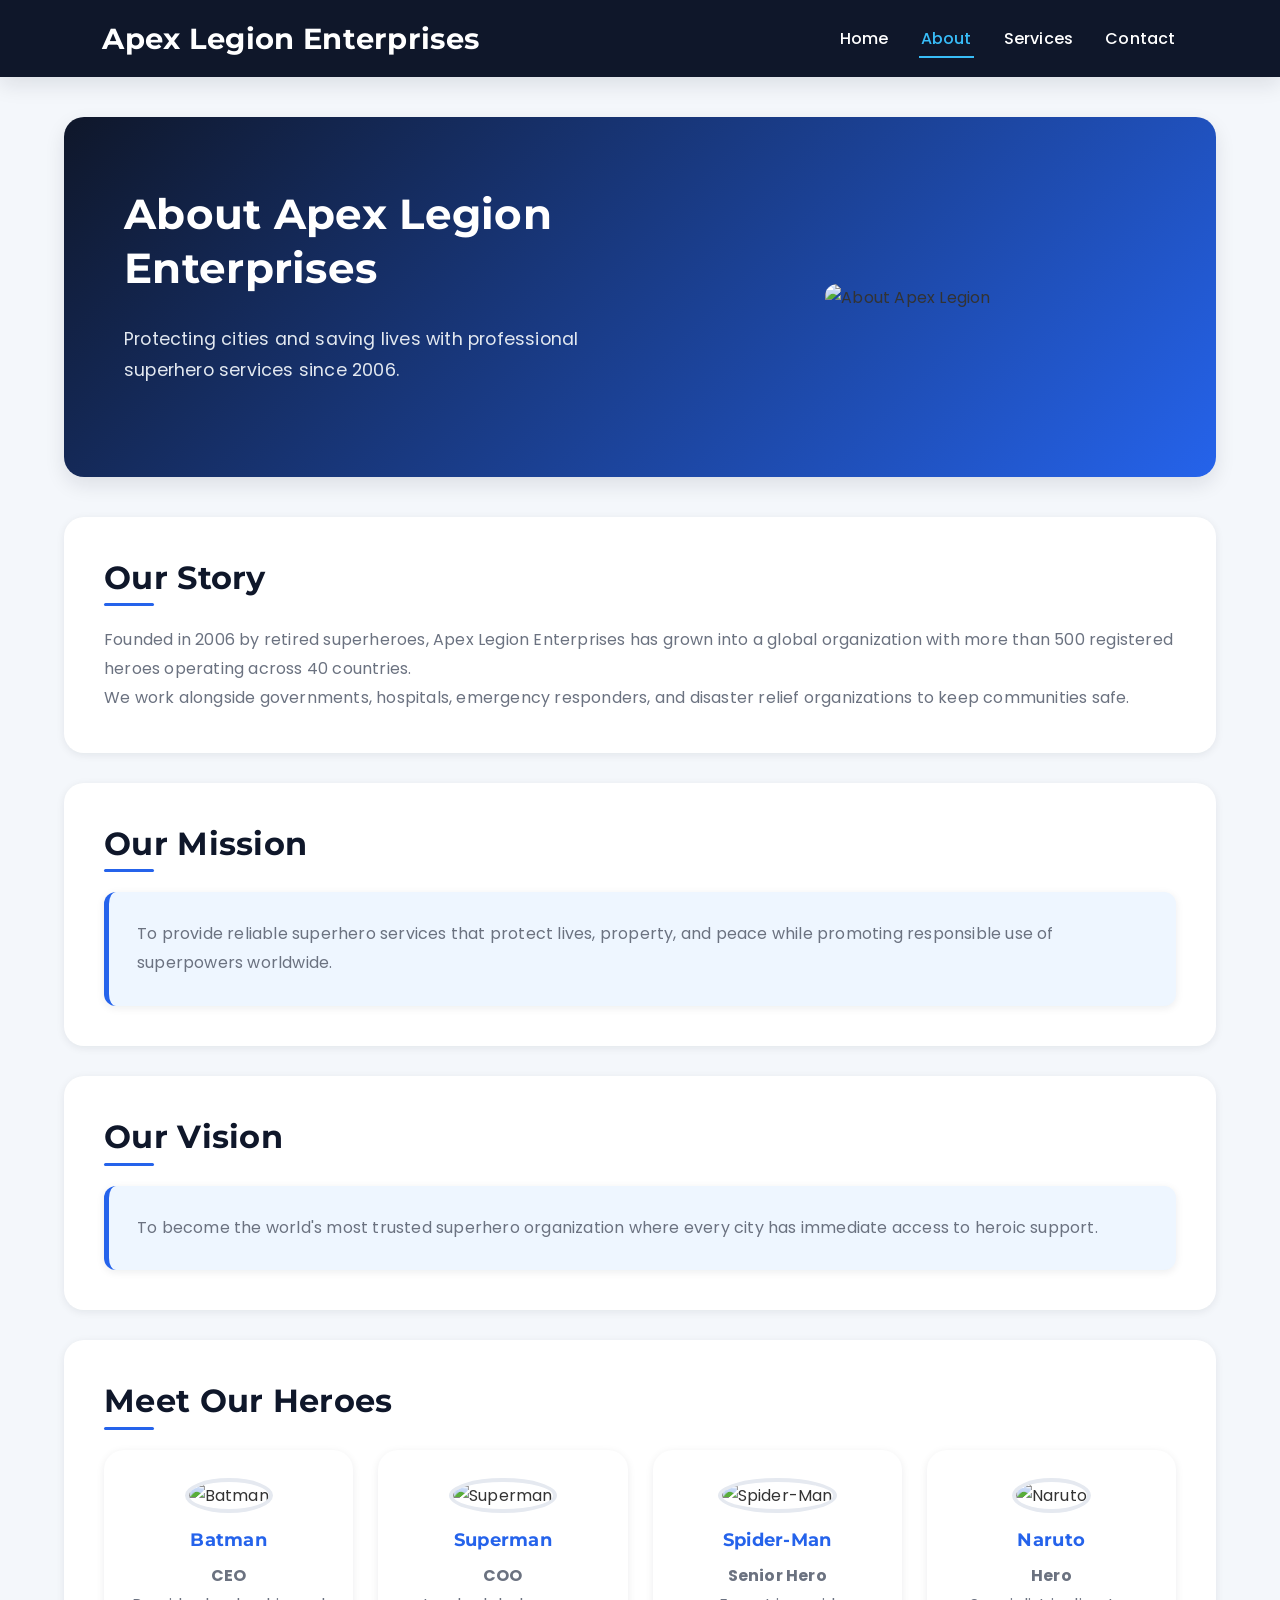
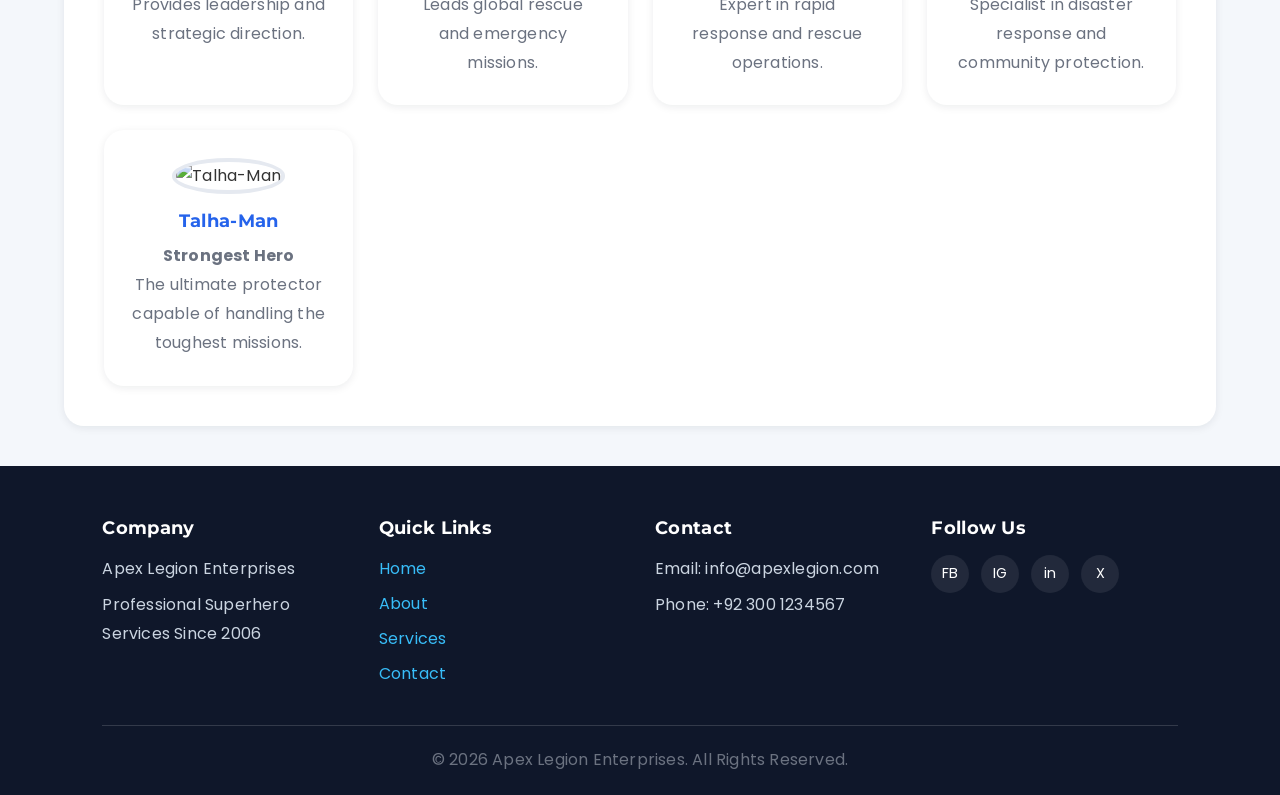
==== commit fd8f1f90: "Update Project Files" ====
--- a/about.html
+++ b/about.html
@@ -1,4 +1,3 @@
-
 <!DOCTYPE html>
 <html lang="en">
 
@@ -12,7 +11,7 @@
     <link rel="preconnect" href="https://fonts.googleapis.com">
     <link rel="preconnect" href="https://fonts.gstatic.com" crossorigin>
 
-    <link href="https://fonts.googleapis.com/css2?family=Poppins:wght@300;400;500;600;700&display=swap"
+    <link href="https://fonts.googleapis.com/css2?family=Poppins:wght@300;400;500;600;700&family=Montserrat:wght@600;700;800&display=swap"
         rel="stylesheet">
 </head>
 
@@ -181,50 +180,60 @@
 
 <footer>
 
-    <div class="footer-column">
-
-        <h3>Company</h3>
-
-        <p>Apex Legion Enterprises</p>
-
-        <p>Professional Superhero Services Since 2006</p>
+    <div class="footer-top">
+
+        <div class="footer-column">
+
+            <h3>Company</h3>
+
+            <p>Apex Legion Enterprises</p>
+
+            <p>Professional Superhero Services Since 2006</p>
+
+        </div>
+
+        <div class="footer-column">
+
+            <h3>Quick Links</h3>
+
+            <a href="index.html">Home</a>
+            <a href="about.html">About</a>
+            <a href="services.html">Services</a>
+            <a href="contact.html">Contact</a>
+
+        </div>
+
+        <div class="footer-column">
+
+            <h3>Contact</h3>
+
+            <p>Email: info@apexlegion.com</p>
+
+            <p>Phone: +92 300 1234567</p>
+
+        </div>
+
+        <div class="footer-column">
+
+            <h3>Follow Us</h3>
+
+            <div class="social-icons">
+                <a href="#" aria-label="Facebook">FB</a>
+                <a href="#" aria-label="Instagram">IG</a>
+                <a href="#" aria-label="LinkedIn">in</a>
+                <a href="#" aria-label="Twitter">X</a>
+            </div>
+
+        </div>
 
     </div>
 
-    <div class="footer-column">
-
-        <h3>Quick Links</h3>
-
-        <a href="index.html">Home</a>
-        <a href="about.html">About</a>
-        <a href="services.html">Services</a>
-        <a href="contact.html">Contact</a>
-
+    <div class="footer-bottom">
+        <p>&copy; 2026 Apex Legion Enterprises. All Rights Reserved.</p>
     </div>
 
-    <div class="footer-column">
-
-        <h3>Contact</h3>
-
-        <p>Email: info@apexlegion.com</p>
-
-        <p>Phone: +92 300 1234567</p>
-
-    </div>
-
-    <div class="footer-column">
-
-        <h3>Follow Us</h3>
-
-        <a href="#">Facebook</a>
-        <a href="#">Instagram</a>
-        <a href="#">LinkedIn</a>
-        <a href="#">Twitter</a>
-
-    </div>
-
 </footer>
 
+
 </body>
-</html>
-
+</html>
--- a/style.css
+++ b/style.css
@@ -1,6 +1,41 @@
-
-@import url('https://fonts.googleapis.com/css2?family=Poppins:wght@300;400;500;600;700&display=swap');
-
+@import url('https://fonts.googleapis.com/css2?family=Poppins:wght@300;400;500;600;700&family=Montserrat:wght@600;700;800&display=swap');
+
+:root{
+    
+    --color-primary:#0f172a;     
+    --color-accent:#2563eb;       
+    --color-accent-dark:#1d4ed8;  
+    --color-sky:#38bdf8;          
+    --color-bg:#f4f7fb;           
+    --color-card:#ffffff;         
+    --color-text:#333333;
+    --color-text-light:#6b7280;
+    --color-border:#e5e9f0;
+
+    
+    --font-heading:'Montserrat', sans-serif;
+    --font-body:'Poppins', sans-serif;
+
+    --radius-sm:8px;
+    --radius-md:12px;
+    --radius-lg:20px;
+    --shadow-sm:0 2px 8px rgba(15,23,42,0.08);
+    --shadow-md:0 8px 20px rgba(15,23,42,0.10);
+    --shadow-lg:0 15px 35px rgba(15,23,42,0.15);
+    --transition:0.3s ease;
+
+    
+    --container-width:90%;
+    --max-width:1200px;
+}
+
+[data-theme="dark"]{
+    --color-bg:#0b1120;
+    --color-card:#111827;
+    --color-text:#e5e7eb;
+    --color-text-light:#9ca3af;
+    --color-border:#1f2937;
+}
 
 *{
     margin:0;
@@ -8,66 +43,127 @@
     box-sizing:border-box;
 }
 
+html{
+    scroll-behavior:smooth; 
+}
 
 body{
-    font-family:'Poppins',sans-serif;
-    background:#f4f7fb;
-    color:#333;
+    font-family:var(--font-body);
+    background:var(--color-bg);
+    color:var(--color-text);
     line-height:1.7;
-}
-
+    letter-spacing:0.2px;
+    transition:background var(--transition), color var(--transition);
+}
+
+h1,h2,h3,h4,h5,h6{
+    font-family:var(--font-heading);
+    color:var(--color-primary);
+    line-height:1.3;
+    letter-spacing:0.3px;
+}
+
+h1{ font-size:clamp(1.8rem,3vw,2.4rem); }
+h2{ font-size:clamp(1.5rem,2.5vw,2rem); margin-bottom:20px; }
+h3{ font-size:1.15rem; margin-bottom:10px; }
+
+p{
+    font-size:1rem;
+    line-height:1.8;
+    color:var(--color-text-light);
+}
+
+main{
+    width:var(--container-width);
+    max-width:var(--max-width);
+    margin:40px auto;
+}
+
+section{
+    background:var(--color-card);
+    margin-bottom:30px;
+    padding:40px;
+    border-radius:var(--radius-lg);
+    box-shadow:var(--shadow-sm);
+
+    /* Animation: fade-in on load */
+    animation:fadeIn 0.8s ease both;
+}
+
+section h2{
+    color:var(--color-primary);
+    position:relative;
+    display:inline-block;
+    padding-bottom:8px;
+}
+
+section h2::after{
+    content:"";
+    position:absolute;
+    left:0;
+    bottom:0;
+    width:50px;
+    height:3px;
+    background:var(--color-accent);
+    border-radius:2px;
+}
 
 header{
-    background:#0f172a;
+    background:var(--color-primary);
     color:white;
     padding:20px 8%;
-}
-
-/* FLEXBOX NAVIGATION */
-
-header{
+
     display:flex;
     justify-content:space-between;
     align-items:center;
     flex-wrap:wrap;
+
+    position:sticky;
+    top:0;
+    z-index:1000;
+    box-shadow:var(--shadow-md);
 }
 
 header h1{
-    font-size:32px;
-}
-
+    color:white;
+    font-size:1.8rem;
+}
 
 nav ul{
     list-style:none;
     display:flex;
-    gap:20px;
+    gap:28px;
     flex-wrap:wrap;
 }
 
-nav ul li{
-    list-style:none;
-}
-
 nav ul li a{
+    position:relative;
     text-decoration:none;
     color:white;
     font-weight:500;
-    transition:.3s;
+    padding:6px 2px;
+    transition:color var(--transition);
+}
+nav ul li a::after{
+    content:"";
+    position:absolute;
+    left:0;
+    bottom:-2px;
+    width:0;
+    height:2px;
+    background:var(--color-sky);
+    transition:width var(--transition);
 }
 
 nav ul li a:hover,
 nav ul li a.active{
-    color:#38bdf8;
-}
-
-
-
-main{
-    width:90%;
-    margin:40px auto;
-}
-
-
+    color:var(--color-sky);
+}
+
+nav ul li a:hover::after,
+nav ul li a.active::after{
+    width:100%;
+}
 
 .hero{
     display:flex;
@@ -76,115 +172,121 @@
     gap:40px;
     flex-wrap:wrap;
 
-    background:white;
-    padding:60px;
-    border-radius:15px;
-    box-shadow:0 0 12px rgba(0,0,0,.1);
+    background:linear-gradient(135deg, var(--color-primary), var(--color-accent));
+    padding:70px 60px;
+    border-radius:var(--radius-lg);
+    box-shadow:var(--shadow-md);
     margin-bottom:40px;
+    overflow:hidden;
 }
 
 .hero-text{
     flex:1;
     min-width:300px;
-}
-
-.hero h2{
-    font-size:40px;
-    color:#0f172a;
+    animation:slideInLeft 0.9s ease both;
+}
+
+.hero-text h2{
+    font-size:clamp(1.8rem,4vw,2.6rem);
+    color:white;
     margin-bottom:20px;
 }
 
-.hero p{
-    margin-bottom:15px;
-    font-size:18px;
+.hero-text h2::after{ display:none; }
+
+.hero-text p{
+    color:#e2e8f0;
+    margin-bottom:20px;
+    font-size:1.1rem;
+    max-width:520px;
 }
 
 .hero-image{
     flex:1;
-    min-width:300px;
+    min-width:280px;
     text-align:center;
+
+    animation:slideInRight 0.9s ease both;
 }
 
 .hero-image img{
     width:100%;
     max-width:450px;
-}
-
-
+    border-radius:var(--radius-md);
+    transition:transform var(--transition);
+}
+
+.hero-image img:hover{
+    transform:scale(1.04); 
+}
 
 .btn{
     display:inline-block;
-    background:#2563eb;
-    color:white;
-    padding:12px 30px;
+    background:var(--color-accent);
+    color:white;
+    padding:13px 32px;
     text-decoration:none;
-    border-radius:8px;
-    transition:.3s;
+    border-radius:50px;
+    font-weight:500;
+    border:none;
+    cursor:pointer;
+    transition:background var(--transition), transform var(--transition), box-shadow var(--transition);
+    box-shadow:var(--shadow-sm);
 }
 
 .btn:hover{
-    background:#1d4ed8;
-}
-
-
-
-section{
+    background:var(--color-accent-dark);
+    transform:translateY(-3px);
+    box-shadow:var(--shadow-md);
+}
+
+.btn-outline{
+    background:transparent;
+    color:white;
+    border:2px solid white;
+}
+
+.btn-outline:hover{
     background:white;
-    margin-bottom:30px;
-    padding:30px;
-    border-radius:15px;
-    box-shadow:0 0 8px rgba(0,0,0,.08);
-}
-
-section h2{
-    margin-bottom:20px;
-    color:#0f172a;
-}
-
-
-
-.services-container{
-    display:flex;
-    justify-content:center;
+    color:var(--color-primary);
+}
+
+
+.services-container,
+.team-container,
+.testimonials-container{
+    display:grid;
+    grid-template-columns:repeat(auto-fit, minmax(240px, 1fr));
     gap:25px;
-    flex-wrap:wrap;
-}
-
+}
 .service-box{
-    flex:1 1 250px;
-
     background:#eef6ff;
-    padding:25px;
-    border-left:5px solid #2563eb;
-    border-radius:10px;
-
-    transition:.3s;
+    padding:28px;
+    border-left:5px solid var(--color-accent);
+    border-radius:var(--radius-md);
+    box-shadow:var(--shadow-sm);
+    transition:transform var(--transition), box-shadow var(--transition);
 }
 
 .service-box:hover{
-    transform:translateY(-6px);
-}
-
-.service-box h3{
-    margin-bottom:10px;
-    color:#2563eb;
-}
-
-
-.team-container{
-    display:flex;
-    gap:25px;
-    justify-content:center;
-    flex-wrap:wrap;
-}
+    transform:translateY(-8px);
+    box-shadow:var(--shadow-lg);
+}
+
+.service-box h3{ color:var(--color-accent); }
 
 .team-card{
-    flex:1 1 220px;
     text-align:center;
-    background:white;
-    padding:25px;
-    border-radius:15px;
-    box-shadow:0 0 10px rgba(0,0,0,.1);
+    background:var(--color-card);
+    padding:28px;
+    border-radius:var(--radius-lg);
+    box-shadow:var(--shadow-sm);
+    transition:transform var(--transition), box-shadow var(--transition);
+}
+
+.team-card:hover{
+    transform:translateY(-8px);
+    box-shadow:var(--shadow-lg);
 }
 
 .team-card img{
@@ -193,87 +295,224 @@
     object-fit:cover;
     border-radius:50%;
     margin-bottom:15px;
-}
-
-.team-card h3{
-    color:#2563eb;
-}
-
-
-
-form{
-    margin-top:20px;
-}
+    border:4px solid var(--color-border);
+    transition:transform var(--transition);
+}
+
+.team-card img:hover{
+    transform:scale(1.08);
+}
+
+.team-card h3{ color:var(--color-accent); }
+
+.testimonial-card{
+    background:var(--color-card);
+    padding:28px;
+    border-radius:var(--radius-md);
+    box-shadow:var(--shadow-sm);
+    border-top:4px solid var(--color-sky);
+    transition:transform var(--transition), box-shadow var(--transition);
+}
+
+.testimonial-card:hover{
+    transform:translateY(-6px);
+    box-shadow:var(--shadow-lg);
+}
+
+.testimonial-card p{
+    font-style:italic;
+    margin-bottom:15px;
+}
+
+.testimonial-author{
+    font-weight:600;
+    color:var(--color-primary);
+    font-style:normal;
+}
+
+form{ margin-top:20px; }
 
 form input,
 form textarea{
     width:100%;
-    padding:12px;
-    border:1px solid #ccc;
-    border-radius:8px;
+    padding:12px 14px;
+    border:1px solid var(--color-border);
+    border-radius:var(--radius-sm);
     margin-top:8px;
     margin-bottom:20px;
-    font-family:'Poppins',sans-serif;
-}
-
-form textarea{
-    resize:vertical;
-}
+    font-family:var(--font-body);
+    transition:border var(--transition);
+}
+
+form input:focus,
+form textarea:focus{
+    outline:none;
+    border-color:var(--color-accent);
+}
+
+form textarea{ resize:vertical; }
 
 form button{
     border:none;
     cursor:pointer;
 }
 
-
-
 footer{
-    background:#0f172a;
-    color:white;
-
+    background:var(--color-primary);
+    color:white;
+    padding:50px 8% 20px;
+}
+
+.footer-top{
     display:flex;
     justify-content:space-between;
     flex-wrap:wrap;
     gap:30px;
-
-    padding:40px 8%;
-}
-
-.footer-column{
-    flex:1 1 220px;
-}
+    padding-bottom:30px;
+}
+
+.footer-column{ flex:1 1 220px; }
 
 .footer-column h3{
+    color:white;
     margin-bottom:15px;
+}
+
+.footer-column p{
+    color:#cbd5e1;
+    margin-bottom:8px;
 }
 
 .footer-column a{
     display:block;
-    color:#38bdf8;
+    color:var(--color-sky);
     text-decoration:none;
     margin-bottom:8px;
+    transition:color var(--transition), padding-left var(--transition);
 }
 
 .footer-column a:hover{
     color:white;
-}
-
-
+    padding-left:4px;
+}
+
+/* Social icons */
+.social-icons{
+    display:flex;
+    gap:12px;
+    margin-top:10px;
+}
+
+.social-icons a{
+    width:38px;
+    height:38px;
+    display:flex;
+    align-items:center;
+    justify-content:center;
+    background:rgba(255,255,255,0.08);
+    border-radius:50%;
+    color:white;
+    font-size:0.9rem;
+    transition:background var(--transition), transform var(--transition);
+}
+
+.social-icons a:hover{
+    background:var(--color-accent);
+    transform:translateY(-4px);
+}
+
+.footer-bottom{
+    text-align:center;
+    padding-top:20px;
+    border-top:1px solid rgba(255,255,255,0.15);
+    font-size:0.9rem;
+    color:#94a3b8;
+}
+
+.scroll-top{
+    position:fixed;
+    bottom:30px;
+    right:30px;
+    background:var(--color-accent);
+    color:white;
+    width:46px;
+    height:46px;
+    border-radius:50%;
+    display:flex;
+    align-items:center;
+    justify-content:center;
+    box-shadow:var(--shadow-md);
+    cursor:pointer;
+    opacity:0;
+    visibility:hidden;
+    transform:translateY(20px);
+    transition:opacity var(--transition), transform var(--transition), visibility var(--transition);
+    z-index:999;
+}
+
+.scroll-top.show{
+    opacity:1;
+    visibility:visible;
+    transform:translateY(0);
+}
+
+
+@keyframes fadeIn{
+    from{ opacity:0; transform:translateY(15px); }
+    to{ opacity:1; transform:translateY(0); }
+}
+
+@keyframes slideInLeft{
+    from{ opacity:0; transform:translateX(-40px); }
+    to{ opacity:1; transform:translateX(0); }
+}
+
+@keyframes slideInRight{
+    from{ opacity:0; transform:translateX(40px); }
+    to{ opacity:1; transform:translateX(0); }
+}
+
+@media(max-width:1200px){
+    main{ width:92%; }
+    .hero{ padding:60px 40px; }
+}
+
+/* Tablet */
+@media(max-width:992px){
+    .hero{ padding:50px 30px; }
+    section{ padding:30px; }
+    .services-container,
+    .team-container,
+    .testimonials-container{
+        grid-template-columns:repeat(auto-fit, minmax(220px, 1fr));
+    }
+}
 
 @media(max-width:768px){
-
-header{
-    flex-direction:column;
-    text-align:center;
-}
-
-.hero{
-    flex-direction:column;
-}
-
-footer{
-    flex-direction:column;
-    text-align:center;
-}
-
+    header{
+        flex-direction:column;
+        text-align:center;
+        gap:15px;
+    }
+
+    nav ul{ justify-content:center; }
+
+    .hero{ flex-direction:column; text-align:center; }
+    .hero-text p{ margin-left:auto; margin-right:auto; }
+
+    .footer-top{ text-align:center; }
+    .social-icons{ justify-content:center; }
+}
+
+@media(max-width:576px){
+    main{ width:94%; margin:25px auto; }
+    section{ padding:22px; }
+    .hero{ padding:35px 20px; }
+    .btn{ width:100%; text-align:center; }
+
+    .services-container,
+    .team-container,
+    .testimonials-container{
+        grid-template-columns:1fr;
+    }
 }
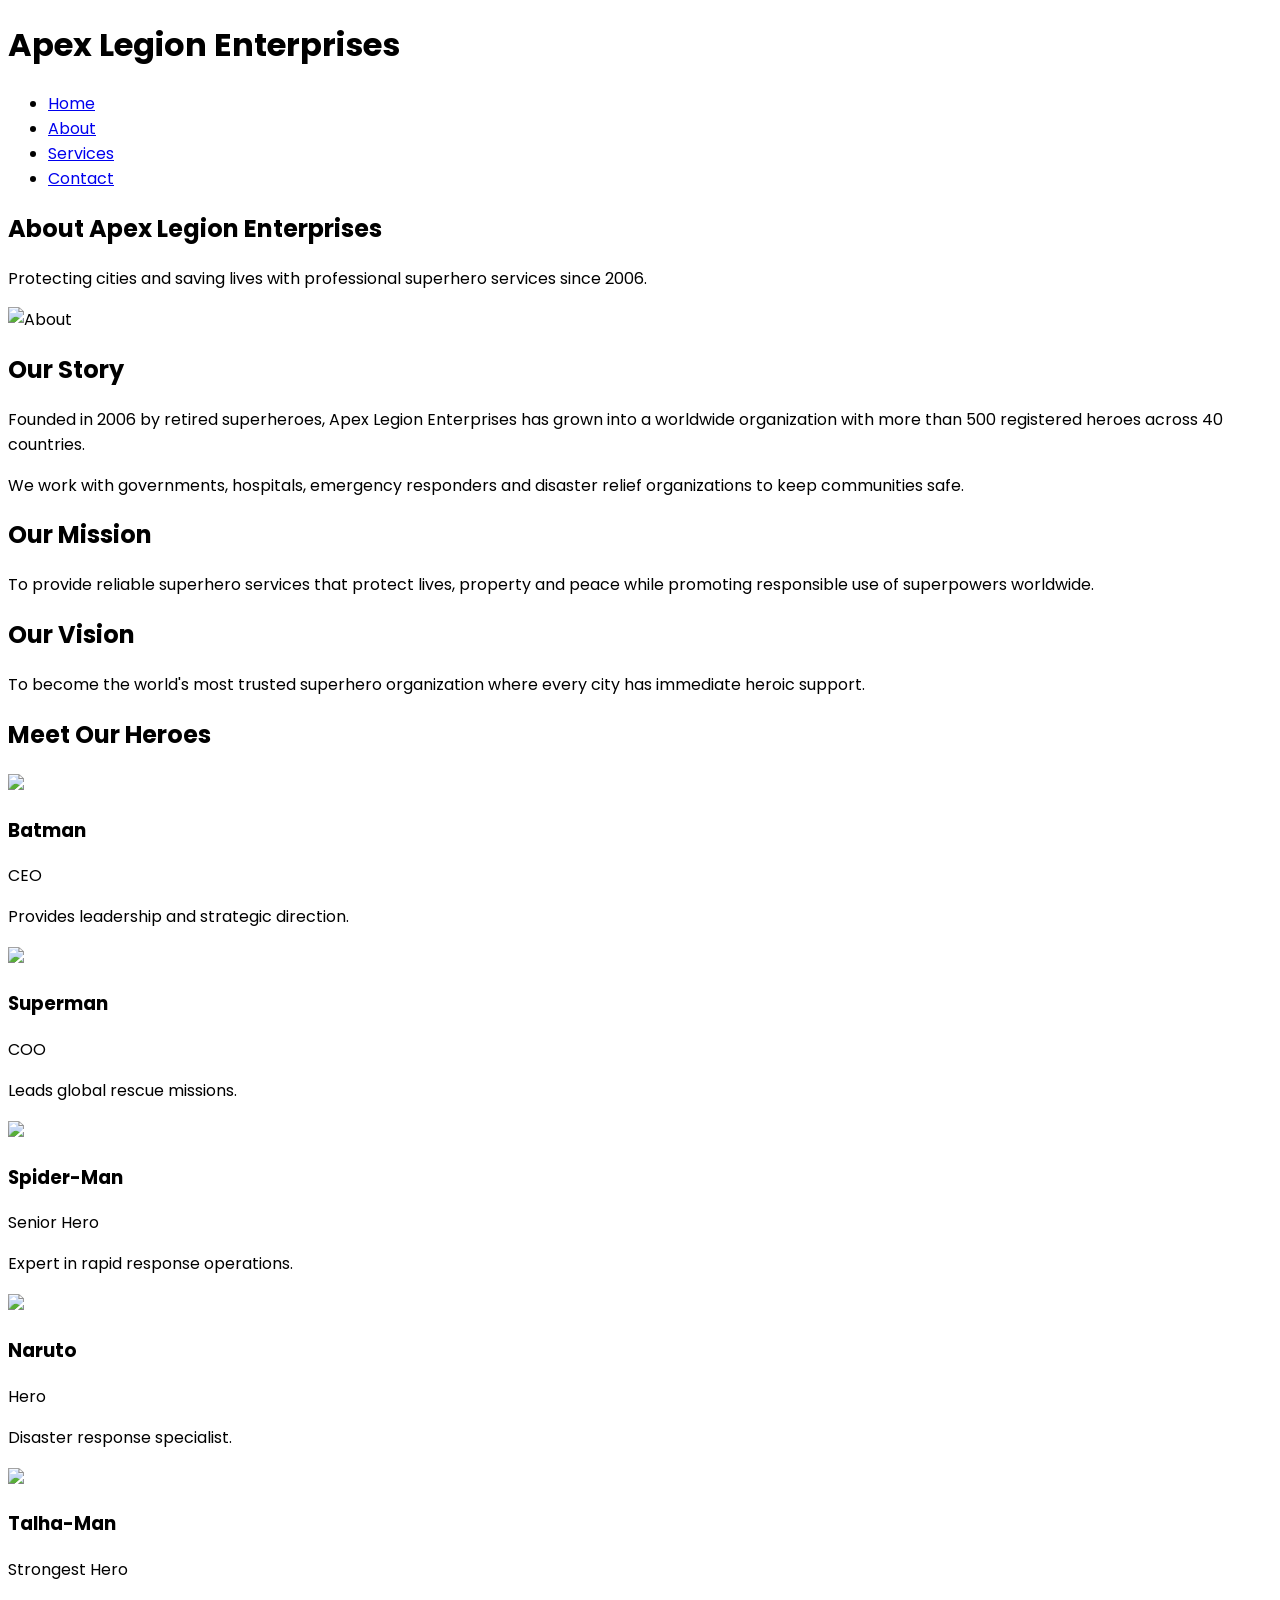
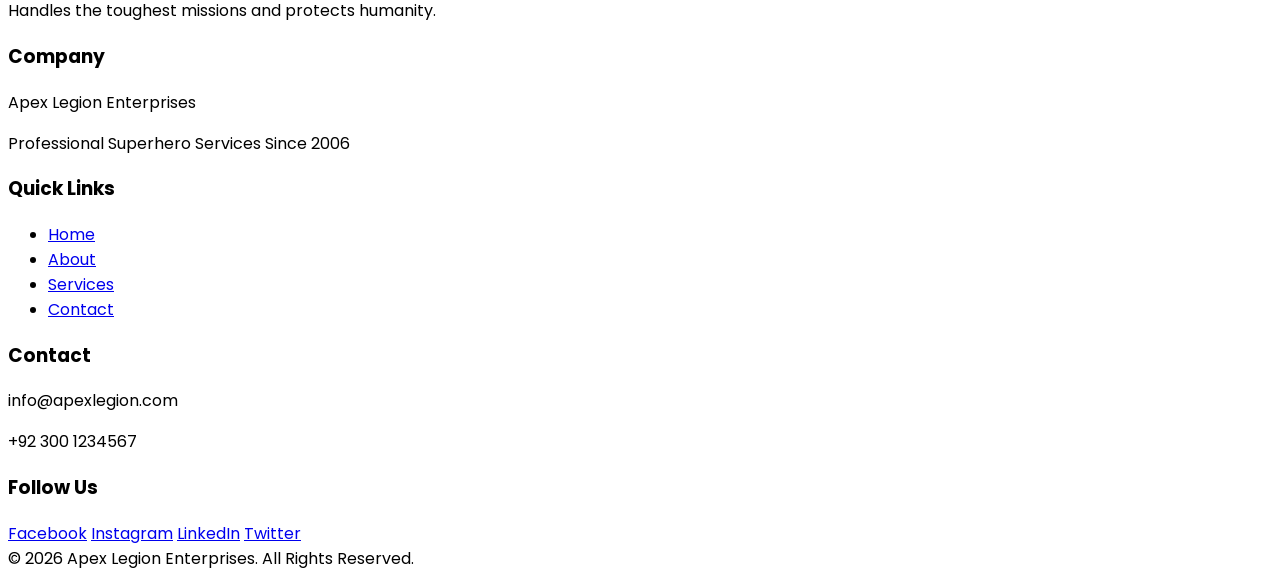
==== commit 8d445877: "Updated website with Tailwind CSS" ====
--- a/about.html
+++ b/about.html
@@ -6,234 +6,304 @@
     <meta name="viewport" content="width=device-width, initial-scale=1.0">
     <title>Apex Legion Enterprises - About</title>
 
-    <link rel="stylesheet" href="style.css">
+    <script src="https://cdn.tailwindcss.com"></script>
 
     <link rel="preconnect" href="https://fonts.googleapis.com">
     <link rel="preconnect" href="https://fonts.gstatic.com" crossorigin>
 
-    <link href="https://fonts.googleapis.com/css2?family=Poppins:wght@300;400;500;600;700&family=Montserrat:wght@600;700;800&display=swap"
+    <link href="https://fonts.googleapis.com/css2?family=Poppins:wght@300;400;500;600;700&display=swap"
         rel="stylesheet">
+
+    <style>
+        body {
+            font-family: 'Poppins', sans-serif;
+        }
+    </style>
+
 </head>
 
-<body>
-
-<header>
-
-    <h1>Apex Legion Enterprises</h1>
-
-    <nav>
-        <ul>
-            <li><a href="index.html">Home</a></li>
-            <li><a class="active" href="about.html">About</a></li>
-            <li><a href="services.html">Services</a></li>
-            <li><a href="contact.html">Contact</a></li>
-        </ul>
-    </nav>
-
-</header>
-
-<main>
-
-
-
-    <section class="hero">
-
-        <div class="hero-text">
-
-            <h2>About Apex Legion Enterprises</h2>
-
-            <p>
-                Protecting cities and saving lives with professional superhero services since 2006.
+<body class="bg-slate-100 text-gray-800">
+
+
+    <header class="bg-slate-900 text-white shadow-lg">
+
+        <div class="max-w-7xl mx-auto px-6 py-5 flex flex-col md:flex-row justify-between items-center">
+
+            <h1 class="text-3xl font-bold">
+                Apex Legion Enterprises
+            </h1>
+
+            <nav class="mt-4 md:mt-0">
+
+                <ul class="flex gap-6 font-medium">
+
+                    <li><a href="index.html" class="hover:text-sky-400">Home</a></li>
+                    <li><a href="about.html" class="text-sky-400">About</a></li>
+                    <li><a href="services.html" class="hover:text-sky-400">Services</a></li>
+                    <li><a href="contact.html" class="hover:text-sky-400">Contact</a></li>
+
+                </ul>
+
+            </nav>
+
+        </div>
+
+    </header>
+
+
+    <main class="max-w-7xl mx-auto px-6 py-10">
+
+
+        <section class="bg-white rounded-2xl shadow-lg p-10 flex flex-col lg:flex-row items-center gap-10">
+
+            <div class="lg:w-1/2">
+
+                <h2 class="text-5xl font-bold mb-6 text-slate-900">
+                    About Apex Legion Enterprises
+                </h2>
+
+                <p class="text-lg text-gray-600">
+
+                    Protecting cities and saving lives with professional superhero
+                    services since 2006.
+
+                </p>
+
+            </div>
+
+            <div class="lg:w-1/2">
+
+                <img src="images (3).jfif"
+                    alt="About"
+                    class="rounded-xl shadow-lg w-full">
+
+            </div>
+
+        </section>
+
+
+        <section class="bg-white rounded-2xl shadow-lg p-8 mt-10">
+
+            <h2 class="text-3xl font-bold mb-4">
+
+                Our Story
+
+            </h2>
+
+            <p class="text-gray-600 mb-4">
+
+                Founded in 2006 by retired superheroes, Apex Legion Enterprises
+                has grown into a worldwide organization with more than
+                500 registered heroes across 40 countries.
+
             </p>
 
+            <p class="text-gray-600">
+
+                We work with governments, hospitals, emergency responders
+                and disaster relief organizations to keep communities safe.
+
+            </p>
+
+        </section>
+
+
+        <section class="grid md:grid-cols-2 gap-8 mt-10">
+
+            <div class="bg-white rounded-2xl shadow-lg p-8">
+
+                <h2 class="text-3xl font-bold mb-4">
+
+                    Our Mission
+
+                </h2>
+
+                <p class="text-gray-600">
+
+                    To provide reliable superhero services that protect
+                    lives, property and peace while promoting responsible
+                    use of superpowers worldwide.
+
+                </p>
+
+            </div>
+
+            <div class="bg-white rounded-2xl shadow-lg p-8">
+
+                <h2 class="text-3xl font-bold mb-4">
+
+                    Our Vision
+
+                </h2>
+
+                <p class="text-gray-600">
+
+                    To become the world's most trusted superhero
+                    organization where every city has immediate
+                    heroic support.
+
+                </p>
+
+            </div>
+
+        </section>
+
+
+        <section class="mt-12">
+
+            <h2 class="text-4xl font-bold text-center mb-10">
+
+                Meet Our Heroes
+
+            </h2>
+
+            <div class="grid sm:grid-cols-2 lg:grid-cols-3 xl:grid-cols-5 gap-8">
+
+                <div class="bg-white rounded-xl shadow-lg p-6 text-center">
+
+                    <img src="images (2).jfif"
+                        class="w-32 h-32 rounded-full mx-auto object-cover mb-4">
+
+                    <h3 class="text-xl font-bold">Batman</h3>
+
+                    <p class="text-blue-600 font-semibold">CEO</p>
+
+                    <p class="text-gray-600 mt-3">
+                        Provides leadership and strategic direction.
+                    </p>
+
+                </div>
+
+                <div class="bg-white rounded-xl shadow-lg p-6 text-center">
+
+                    <img src="images (1).jfif"
+                        class="w-32 h-32 rounded-full mx-auto object-cover mb-4">
+
+                    <h3 class="text-xl font-bold">Superman</h3>
+
+                    <p class="text-blue-600 font-semibold">COO</p>
+
+                    <p class="text-gray-600 mt-3">
+                        Leads global rescue missions.
+                    </p>
+
+                </div>
+
+                <div class="bg-white rounded-xl shadow-lg p-6 text-center">
+
+                    <img src="images.jfif"
+                        class="w-32 h-32 rounded-full mx-auto object-cover mb-4">
+
+                    <h3 class="text-xl font-bold">Spider-Man</h3>
+
+                    <p class="text-blue-600 font-semibold">Senior Hero</p>
+
+                    <p class="text-gray-600 mt-3">
+                        Expert in rapid response operations.
+                    </p>
+
+                </div>
+
+                <div class="bg-white rounded-xl shadow-lg p-6 text-center">
+
+                    <img src="Naruto.png.jfif"
+                        class="w-32 h-32 rounded-full mx-auto object-cover mb-4">
+
+                    <h3 class="text-xl font-bold">Naruto</h3>
+
+                    <p class="text-blue-600 font-semibold">Hero</p>
+
+                    <p class="text-gray-600 mt-3">
+                        Disaster response specialist.
+                    </p>
+
+                </div>
+
+                <div class="bg-white rounded-xl shadow-lg p-6 text-center">
+
+                    <img src="My image.jpeg"
+                        class="w-32 h-32 rounded-full mx-auto object-cover mb-4">
+
+                    <h3 class="text-xl font-bold">Talha-Man</h3>
+
+                    <p class="text-blue-600 font-semibold">Strongest Hero</p>
+
+                    <p class="text-gray-600 mt-3">
+                        Handles the toughest missions and protects humanity.
+                    </p>
+
+                </div>
+
+            </div>
+
+        </section>
+
+    </main>
+
+    <footer class="bg-slate-900 text-white mt-16">
+
+        <div class="max-w-7xl mx-auto px-6 py-10 grid md:grid-cols-4 gap-8">
+
+            <div>
+
+                <h3 class="text-xl font-semibold mb-4">Company</h3>
+
+                <p>Apex Legion Enterprises</p>
+
+                <p>Professional Superhero Services Since 2006</p>
+
+            </div>
+
+            <div>
+
+                <h3 class="text-xl font-semibold mb-4">Quick Links</h3>
+
+                <ul class="space-y-2">
+
+                    <li><a href="index.html" class="hover:text-sky-400">Home</a></li>
+                    <li><a href="about.html" class="hover:text-sky-400">About</a></li>
+                    <li><a href="services.html" class="hover:text-sky-400">Services</a></li>
+                    <li><a href="contact.html" class="hover:text-sky-400">Contact</a></li>
+
+                </ul>
+
+            </div>
+
+            <div>
+
+                <h3 class="text-xl font-semibold mb-4">Contact</h3>
+
+                <p>info@apexlegion.com</p>
+
+                <p>+92 300 1234567</p>
+
+            </div>
+
+            <div>
+
+                <h3 class="text-xl font-semibold mb-4">Follow Us</h3>
+
+                <div class="flex gap-4">
+
+                    <a href="#" class="hover:text-sky-400">Facebook</a>
+                    <a href="#" class="hover:text-sky-400">Instagram</a>
+                    <a href="#" class="hover:text-sky-400">LinkedIn</a>
+                    <a href="#" class="hover:text-sky-400">Twitter</a>
+
+                </div>
+
+            </div>
+
         </div>
 
-        <div class="hero-image">
-
-            <img src="images (3).jfif" alt="About Apex Legion">
+        <div class="bg-slate-950 text-center py-4">
+
+            © 2026 Apex Legion Enterprises. All Rights Reserved.
 
         </div>
 
-    </section>
-
-
-    <section>
-
-        <h2>Our Story</h2>
-
-        <p>
-            Founded in 2006 by retired superheroes, Apex Legion Enterprises has grown into a global
-            organization with more than 500 registered heroes operating across 40 countries.
-        </p>
-
-        <p>
-            We work alongside governments, hospitals, emergency responders, and disaster relief
-            organizations to keep communities safe.
-        </p>
-
-    </section>
-
-
-    <section>
-
-        <h2>Our Mission</h2>
-
-        <div class="service-box">
-
-            <p>
-                To provide reliable superhero services that protect lives, property, and peace while
-                promoting responsible use of superpowers worldwide.
-            </p>
-
-        </div>
-
-    </section>
-
-
-    <section>
-
-        <h2>Our Vision</h2>
-
-        <div class="service-box">
-
-            <p>
-                To become the world's most trusted superhero organization where every city has
-                immediate access to heroic support.
-            </p>
-
-        </div>
-
-    </section>
-
-
-    <section>
-
-        <h2>Meet Our Heroes</h2>
-
-        <div class="team-container">
-
-            <div class="team-card">
-
-                <img src="images (2).jfif" alt="Batman">
-
-                <h3>Batman</h3>
-
-                <p><strong>CEO</strong></p>
-
-                <p>Provides leadership and strategic direction.</p>
-
-            </div>
-
-            <div class="team-card">
-
-                <img src="images (1).jfif" alt="Superman">
-
-                <h3>Superman</h3>
-
-                <p><strong>COO</strong></p>
-
-                <p>Leads global rescue and emergency missions.</p>
-
-            </div>
-
-            <div class="team-card">
-
-                <img src="images.jfif" alt="Spider-Man">
-
-                <h3>Spider-Man</h3>
-
-                <p><strong>Senior Hero</strong></p>
-
-                <p>Expert in rapid response and rescue operations.</p>
-
-            </div>
-
-            <div class="team-card">
-
-                <img src="Naruto.png.jfif" alt="Naruto">
-
-                <h3>Naruto</h3>
-
-                <p><strong>Hero</strong></p>
-
-                <p>Specialist in disaster response and community protection.</p>
-
-            </div>
-
-            <div class="team-card">
-
-                <img src="My image.jpeg" alt="Talha-Man">
-
-                <h3>Talha-Man</h3>
-
-                <p><strong>Strongest Hero</strong></p>
-
-                <p>The ultimate protector capable of handling the toughest missions.</p>
-
-            </div>
-
-        </div>
-
-    </section>
-
-</main>
-
-<footer>
-
-    <div class="footer-top">
-
-        <div class="footer-column">
-
-            <h3>Company</h3>
-
-            <p>Apex Legion Enterprises</p>
-
-            <p>Professional Superhero Services Since 2006</p>
-
-        </div>
-
-        <div class="footer-column">
-
-            <h3>Quick Links</h3>
-
-            <a href="index.html">Home</a>
-            <a href="about.html">About</a>
-            <a href="services.html">Services</a>
-            <a href="contact.html">Contact</a>
-
-        </div>
-
-        <div class="footer-column">
-
-            <h3>Contact</h3>
-
-            <p>Email: info@apexlegion.com</p>
-
-            <p>Phone: +92 300 1234567</p>
-
-        </div>
-
-        <div class="footer-column">
-
-            <h3>Follow Us</h3>
-
-            <div class="social-icons">
-                <a href="#" aria-label="Facebook">FB</a>
-                <a href="#" aria-label="Instagram">IG</a>
-                <a href="#" aria-label="LinkedIn">in</a>
-                <a href="#" aria-label="Twitter">X</a>
-            </div>
-
-        </div>
-
-    </div>
-
-    <div class="footer-bottom">
-        <p>&copy; 2026 Apex Legion Enterprises. All Rights Reserved.</p>
-    </div>
-
-</footer>
-
+    </footer>
 
 </body>
+
 </html>
